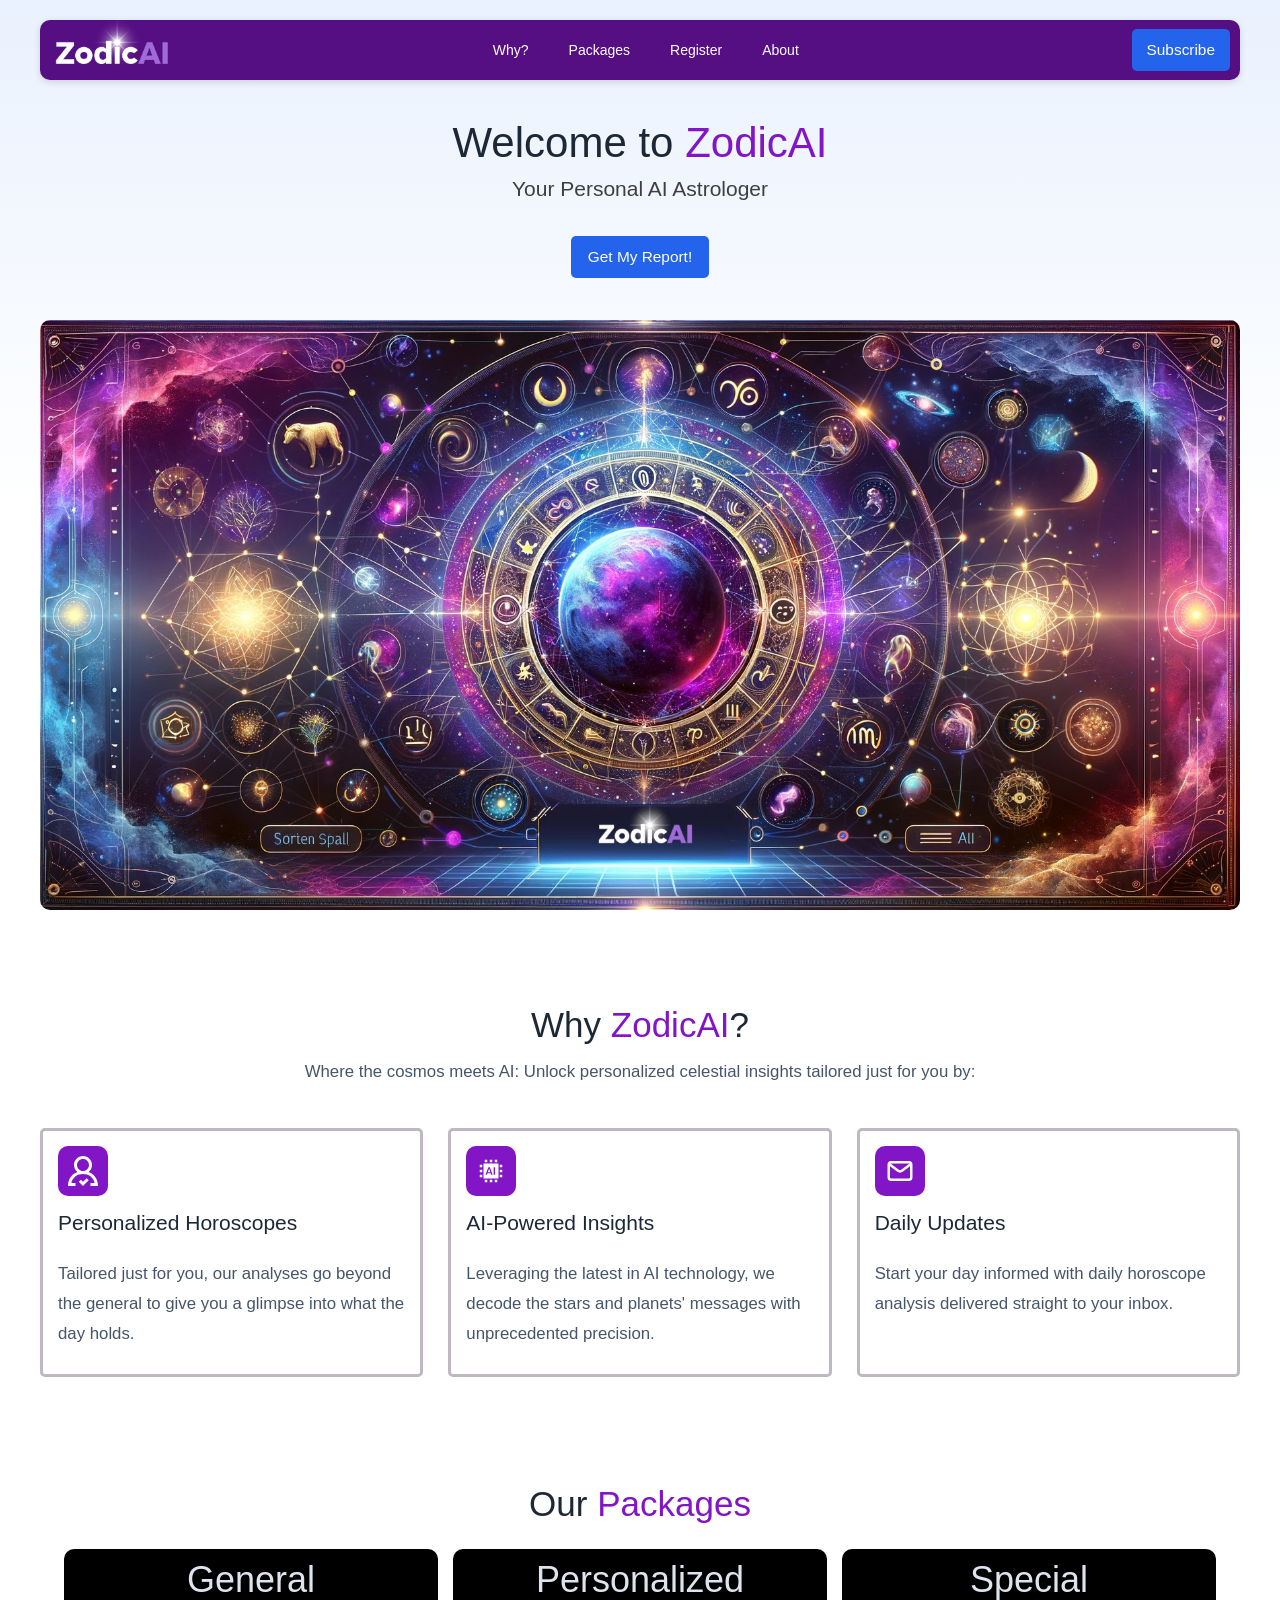
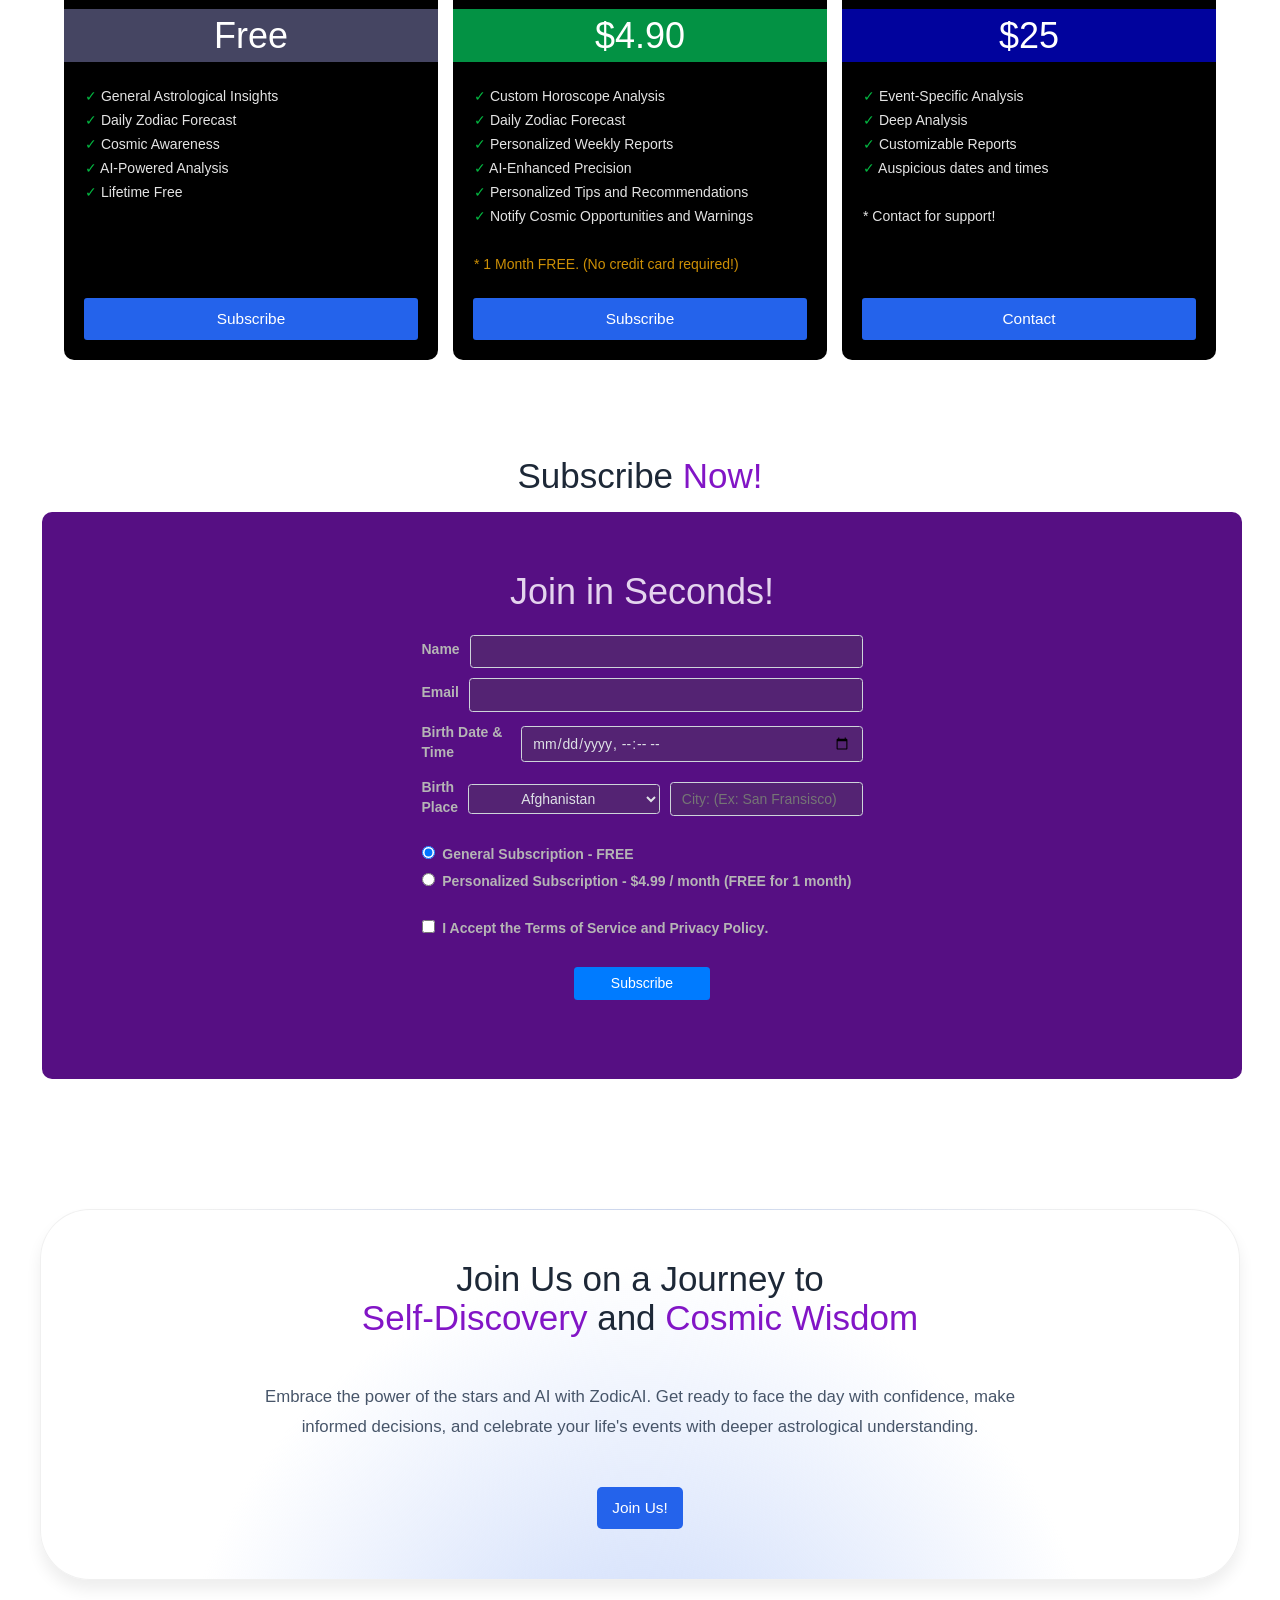
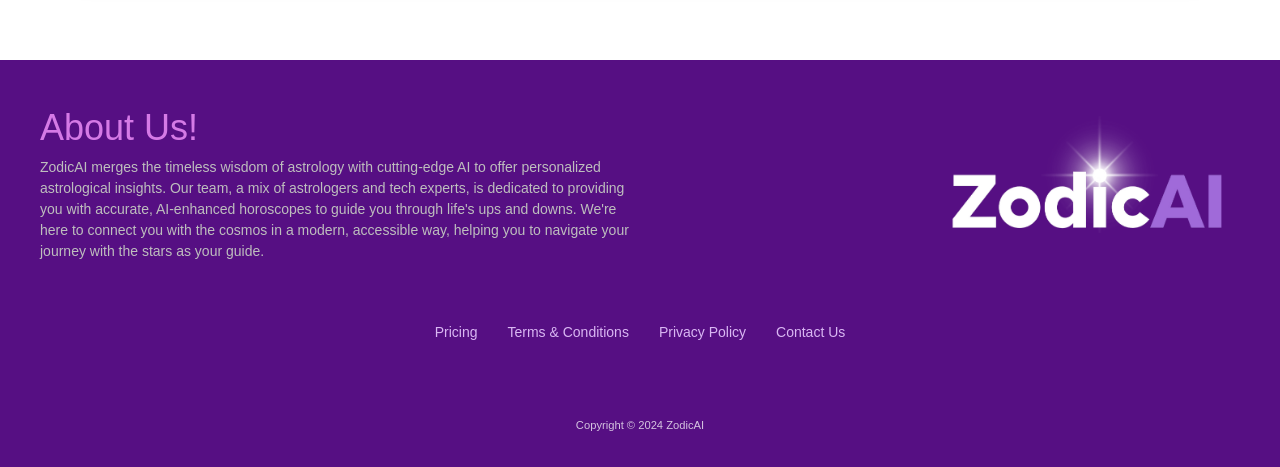
==== index.html @ 7713db2e "Add website" ====
<!doctype html>
<html lang="en">

<head>
    <meta charset="utf-8">
    <title>ZodicAI | Your Personal AI Astrologer</title>
    <link rel="icon" type="image/x-icon" href="/assets/favicon.ico">
    <meta name="generator" content="GrapesJS Studio">
    <meta name="viewport" content="width=device-width,initial-scale=1">
    <meta property="og:type" content="website">
    <meta name="robots" content="index,follow">
    <link rel="stylesheet" href="./css/style.css">

    <!-- Extension -->
    <script src="https://ajax.googleapis.com/ajax/libs/jquery/3.7.1/jquery.min.js"></script>
    <script src="./js/main.js"></script>
    <script src="https://maxcdn.bootstrapcdn.com/bootstrap/3.4.1/js/bootstrap.min.js"></script> 
    <link rel="stylesheet" href="https://maxcdn.bootstrapcdn.com/bootstrap/3.4.1/css/bootstrap.min.css">

    <style>
        html {
            font-size: 14px; /* Sets the base font size for the document */
            scroll-behavior: smooth;
        }
        body {
            font-family: Arial, sans-serif; /* Sets a global font family */
        }
    </style>
</head>

<body id="iau9">
    <div id="i6po" class="gjs-grid-row">
        <div id="itjq" class="gjs-grid-column">
            <div id="iyd2" class="gjs-grid-row">
                <div id="iqjl" class="gjs-grid-column"><img id="i87p01" src="assets/zodicai_logo.png" /></div>
                <div id="iffs" class="gjs-grid-column">
                    <div id="it00l" class="gjs-grid-row">
                        <div id="irtfd" class="gjs-grid-column"><a id="icfyb" href="#ioyxg" class="gjs-link">Why?</a><a
                                href="#iqspl2" id="infmy1" class="gjs-link">Packages</a></div>
                        <div id="icyzp" class="gjs-grid-column"><a id="i88iz" href="#ifzigk"
                                class="gjs-link">Register</a><a href="#iv3be5" id="i953j1" class="gjs-link">About</a>
                        </div>
                    </div>
                </div>
                <div id="id7x" class="gjs-grid-column"><a id="i1mew" class="gjs-button" href="#subscribe">Subscribe</a></div>
            </div>
        </div>
    </div>
    <section id="i7kkgh" class="gjs-section">
        <div id="i3yh7z" class="gjs-container">
            <h1 id="irjua" class="gjs-heading">Welcome to <span id="i4jn1p" class="gjs-text-blue">ZodicAI<br /></span>
            </h1>
            <h1 id="i0b6jk" class="gjs-heading">Your Personal AI Astrologer</h1><a id="ihzq2e" href="#subscribe"
                class="gjs-button">Get My Report!</a>
        </div>
    </section>
    <div id="irz7b" class="gjs-grid-row">
        <div id="iycz3" class="gjs-grid-column"><img id="i3vvs" src="assets/banner_1.jpg" /></div>
    </div>
    <div id="ioyxg" class="gjs-grid-row">
        <div id="i8w4i" class="gjs-grid-column">
            <h1 id="i292wb" class="gjs-heading">Why  <span id="iwdkcd" class="gjs-text-blue">ZodicAI</span>?<span
                    id="izdkrr" class="gjs-text-blue"><br /></span></h1>
            <div id="ia21sa" class="text-main-content">Where the cosmos meets AI: Unlock personalized celestial insights
                tailored just for you by:</div>
            <div id="ixzh1" class="gjs-grid-row">
                <div id="ilpi3" class="gjs-grid-column feature-item">
                    <div data-type-icon id="ipmqo6" class="gjs-icon gjs-feature-icon"><svg viewBox="0 0 20 20"
                            version="1.1" xmlns="http://www.w3.org/2000/svg" xmlns:xlink="http://www.w3.org/1999/xlink"
                            fill="#000000">
                            <g id="SVGRepo_bgCarrier" stroke-width="0"></g>
                            <g id="SVGRepo_tracerCarrier" stroke-linecap="round" stroke-linejoin="round"></g>
                            <g id="SVGRepo_iconCarrier">
                                <title>profile [#ffffff]</title>
                                <desc>Created with Sketch.</desc>
                                <defs> </defs>
                                <g id="Page-1" stroke="none" stroke-width="1" fill="none" fill-rule="evenodd">
                                    <g id="Dribbble-Light-Preview" transform="translate(-260.000000, -2159.000000)"
                                        fill="#ffffff">
                                        <g id="icons" transform="translate(56.000000, 160.000000)">
                                            <path
                                                d="M218,2005 C218,2002.794 216.206,2001 214,2001 C211.794,2001 210,2002.794 210,2005 C210,2007.206 211.794,2009 214,2009 C216.206,2009 218,2007.206 218,2005 L218,2005 Z M224,2019 L219,2019 L219,2017 L221.784,2017 C220.958,2013.214 217.785,2011 214,2011 C210.215,2011 207.042,2013.214 206.216,2017 L209,2017 L209,2019 L204,2019 C204,2014.445 206.583,2011.048 210.242,2009.673 C208.876,2008.574 208,2006.89 208,2005 C208,2001.686 210.686,1999 214,1999 C217.314,1999 220,2001.686 220,2005 C220,2006.89 219.124,2008.574 217.758,2009.673 C221.417,2011.048 224,2014.445 224,2019 L224,2019 Z M216.414,2013.757 L217.828,2015.172 L214,2019 L211.172,2016.172 L212.586,2014.757 L214,2016.172 L216.414,2013.757 Z"
                                                id="profile-[#ffffff]"> </path>
                                        </g>
                                    </g>
                                </g>
                            </g>
                        </svg></div>
                    <h3 id="in9ef" class="gjs-heading">Personalized Horoscopes</h3>
                    <div id="i8isa" class="text-main-content">Tailored just for you, our analyses go beyond the general
                        to give you a glimpse into what the day holds.</div>
                </div>
                <div id="ic57kq" class="gjs-grid-column feature-item">
                    <div data-type-icon id="ibdusm" class="gjs-icon gjs-feature-icon"><svg viewBox="0 0 512 512"
                            version="1.1" xmlns="http://www.w3.org/2000/svg" xmlns:xlink="http://www.w3.org/1999/xlink"
                            fill="#000000">
                            <g id="SVGRepo_bgCarrier-2" stroke-width="0"></g>
                            <g id="SVGRepo_tracerCarrier-2" stroke-linecap="round" stroke-linejoin="round"></g>
                            <g id="SVGRepo_iconCarrier-2">
                                <title>ai</title>
                                <g id="Page-1-2" stroke="none" stroke-width="1" fill="none" fill-rule="evenodd">
                                    <g id="icon" fill="#ffffff" transform="translate(64.000000, 64.000000)">
                                        <path
                                            d="M320,64 L320,320 L64,320 L64,64 L320,64 Z M171.749388,128 L146.817842,128 L99.4840387,256 L121.976629,256 L130.913039,230.977 L187.575039,230.977 L196.319607,256 L220.167172,256 L171.749388,128 Z M260.093778,128 L237.691519,128 L237.691519,256 L260.093778,256 L260.093778,128 Z M159.094727,149.47526 L181.409039,213.333 L137.135039,213.333 L159.094727,149.47526 Z M341.333333,256 L384,256 L384,298.666667 L341.333333,298.666667 L341.333333,256 Z M85.3333333,341.333333 L128,341.333333 L128,384 L85.3333333,384 L85.3333333,341.333333 Z M170.666667,341.333333 L213.333333,341.333333 L213.333333,384 L170.666667,384 L170.666667,341.333333 Z M85.3333333,0 L128,0 L128,42.6666667 L85.3333333,42.6666667 L85.3333333,0 Z M256,341.333333 L298.666667,341.333333 L298.666667,384 L256,384 L256,341.333333 Z M170.666667,0 L213.333333,0 L213.333333,42.6666667 L170.666667,42.6666667 L170.666667,0 Z M256,0 L298.666667,0 L298.666667,42.6666667 L256,42.6666667 L256,0 Z M341.333333,170.666667 L384,170.666667 L384,213.333333 L341.333333,213.333333 L341.333333,170.666667 Z M0,256 L42.6666667,256 L42.6666667,298.666667 L0,298.666667 L0,256 Z M341.333333,85.3333333 L384,85.3333333 L384,128 L341.333333,128 L341.333333,85.3333333 Z M0,170.666667 L42.6666667,170.666667 L42.6666667,213.333333 L0,213.333333 L0,170.666667 Z M0,85.3333333 L42.6666667,85.3333333 L42.6666667,128 L0,128 L0,85.3333333 Z"
                                            id="Combined-Shape"> </path>
                                    </g>
                                </g>
                            </g>
                        </svg></div>
                    <h3 id="ica43q" class="gjs-heading">AI-Powered Insights</h3>
                    <div id="ickn3f" class="text-main-content">Leveraging the latest in AI technology, we decode the
                        stars and planets' messages with unprecedented precision.</div>
                </div>
                <div id="idv32l" class="gjs-grid-column feature-item">
                    <div data-type-icon id="ipmept" class="gjs-icon gjs-feature-icon"><svg viewBox="0 0 24 24"
                            fill="none" xmlns="http://www.w3.org/2000/svg">
                            <g id="SVGRepo_bgCarrier-3" stroke-width="0"></g>
                            <g id="SVGRepo_tracerCarrier-3" stroke-linecap="round" stroke-linejoin="round"></g>
                            <g id="SVGRepo_iconCarrier-3">
                                <path d="M4 7.00005L10.2 11.65C11.2667 12.45 12.7333 12.45 13.8 11.65L20 7"
                                    stroke="#ffffff" stroke-width="2" stroke-linecap="round" stroke-linejoin="round">
                                </path>
                                <rect x="3" y="5" width="18" height="14" rx="2" stroke="#ffffff" stroke-width="2"
                                    stroke-linecap="round"></rect>
                            </g>
                        </svg></div>
                    <h3 id="ieu6p6" class="gjs-heading">Daily Updates</h3>
                    <div id="izqkf7" class="text-main-content">Start your day informed with daily horoscope analysis
                        delivered straight to your inbox.</div>
                </div>
            </div>
        </div>
    </div>
    <section id="idaj65" class="gjs-section">
        <div id="i7ic9e" class="gjs-container">
            <div id="iklj5k" class="gjs-grid-row">
                <div id="i0yv1k" class="gjs-grid-column">
                    <h1 id="ia0ale" class="gjs-heading">Unlock the Secrets of the Stars with Advanced AI</h1>
                </div>
                <div id="iavkg" class="gjs-grid-column">
                    <div id="i7jz0y">At ZodicAI, we merge the ancient wisdom of astrology with cutting-edge
                        artificial intelligence to offer you personalized, deep astrological
                        analysis like never before.<br /></div>
                </div>
            </div>
        </div>
    </section>
    <section id="iqspl2" class="gjs-section">
        <div id="i83c5t" class="gjs-container">
            <h1 id="iutdim" class="gjs-heading">Our <span id="ixt91u">Packages</span><br /></h1>
            <div id="iyjnj8" class="gjs-grid-row">
                <div id="i8of3j" class="gjs-grid-column">
                    <h1 id="i02d4g" class="gjs-heading">General</h1>
                    <h1 id="icrjp5" class="gjs-heading">Free</h1>
                    <div id="ibr1vw"><span lang="en" class="ILfuVd"><span id="ihq2yf" class="hgKElc">✓</span></span>
                        General Astrolo<span id="i68nla"></span>gical Insights<br /><span lang="en" id="iadu09"
                            class="ILfuVd"><span id="ify061" class="hgKElc">✓</span></span> Daily Zodiac
                        Forecast<br /><span lang="en" class="ILfuVd"><span id="ije8vy" class="hgKElc">✓</span></span>
                        Cosmic Awareness<br /><span lang="en" class="ILfuVd"><span id="itybrx"
                                class="hgKElc">✓</span></span> AI-Powered Analysis<br /><span lang="en"
                            class="ILfuVd"><span id="iyknvk" class="hgKElc">✓</span></span> Lifetime Free<br /></div><a
                        id="ilr5ex" href="#subscribe" class="gjs-button">Subscribe</a>
                </div>
                <div id="iv4i7t" class="gjs-grid-column">
                    <h1 id="iy0ytl" class="gjs-heading">Personalized</h1>
                    <h1 id="ioj2dw" class="gjs-heading">$4.90<br /></h1>
                    <div id="io4scq"><span lang="en" class="ILfuVd"><span id="i0430a" class="hgKElc">✓</span></span>
                        Custom Horoscope Analysis<br /><span lang="en" class="ILfuVd"><span id="ieqpfj"
                                class="hgKElc">✓</span></span> Daily Zodiac Forecast<br /><span id="i67k4g"
                            draggable="true" lang="en" class="ILfuVd"><span id="iopd86" class="hgKElc">✓</span></span>
                        Personalized Weekly Reports<br /><span lang="en" class="ILfuVd"><span id="id1qnx"
                                class="hgKElc">✓</span></span> AI-Enhanced Precision<br /><span lang="en"
                            class="ILfuVd"><span id="i5u4uy" class="hgKElc">✓</span></span> Personalized Tips and
                        Recommendations<br /><span id="iqk7jn" draggable="true" lang="en" class="ILfuVd"><span
                                id="i141vi" class="hgKElc">✓</span></span> Notify Cosmic Opportunities and
                        Warnings<br /><br /><span id="id2p2g">* 1 Month FREE. (No credit card required!)</span><br />
                    </div><a id="isaj5i" href="#subscribe" class="gjs-button">Subscribe</a>
                </div>
                <div id="i5njnf" class="gjs-grid-column">
                    <h1 id="iq4n7n" class="gjs-heading">Special</h1>
                    <h1 id="immahb" class="gjs-heading">$25<br /></h1>
                    <div id="ihiuvi"><span lang="en" class="ILfuVd"><span id="i9tk31" class="hgKElc">✓</span></span>
                        Event-Specific Analysis<br /><span lang="en" class="ILfuVd"><span id="i3vog9"
                                class="hgKElc">✓</span></span> Deep Analysis<br /><span draggable="true" lang="en"
                            class="ILfuVd"><span id="ifdd39" class="hgKElc">✓</span></span> Customizable
                        Reports<br /><span lang="en" class="ILfuVd"><span id="ijbfy5" class="hgKElc">✓</span></span>
                        Auspicious dates and times<br /><br />* Contact for support!<br /></div><a id="irswyq"
                        class="gjs-button">Contact</a>
                </div>
            </div>
        </div>
    </section>
    <h1 id="ifzigk" class="gjs-heading">Subscribe <span id="i8vkub">Now!</span><br /></h1>
    <section id="subscribe" title="form" class="gjs-section">
        <div id="ia63ub" class="gjs-container">
            <div id="iwsbti" class="gjs-grid-row">
                <div id="isgbfv" class="gjs-grid-column">
                    <!-- Form -->
                    <form method="post" id="ic53y6" action="">
                        <h1 id="igfsbk" class="gjs-heading">Join in Seconds!</h1>
                        <div id="ie275i"><label id="i6j533">Name</label><input type="text" id="i7ot79" /></div>
                        <div id="i0wrt8"><label id="i6j533">Email</label><input type="email" id="iq2fyf" required />
                        </div>
                        <div id="iiu5bn"><label id="i6j533">Birth Date &amp; Time</label><input type="datetime-local" id="ikcdse"
                                required /></div>
                        <div id="i87v8q"><label id="i6j533">Birth Place</label><select type="text" class="btn btn-primary dropdown-toggle"
                                options="[object Object],[object Object]" name="Country" required id="im11vf">
                                <option value="AF">Afghanistan</option>
                                <option value="AX">Aland Islands</option>
                                <option value="AL">Albania</option>
                                <option value="DZ">Algeria</option>
                                <option value="AS">American Samoa</option>
                                <option value="AD">Andorra</option>
                                <option value="AO">Angola</option>
                                <option value="AI">Anguilla</option>
                                <option value="AQ">Antarctica</option>
                                <option value="AG">Antigua and Barbuda</option>
                                <option value="AR">Argentina</option>
                                <option value="AM">Armenia</option>
                                <option value="AW">Aruba</option>
                                <option value="AU">Australia</option>
                                <option value="AT">Austria</option>
                                <option value="AZ">Azerbaijan</option>
                                <option value="BS">Bahamas</option>
                                <option value="BH">Bahrain</option>
                                <option value="BD">Bangladesh</option>
                                <option value="BB">Barbados</option>
                                <option value="BY">Belarus</option>
                                <option value="BE">Belgium</option>
                                <option value="BZ">Belize</option>
                                <option value="BJ">Benin</option>
                                <option value="BM">Bermuda</option>
                                <option value="BT">Bhutan</option>
                                <option value="BO">Bolivia</option>
                                <option value="BQ">Bonaire, Saint Eustatius and Saba</option>
                                <option value="BA">Bosnia and Herzegovina</option>
                                <option value="BW">Botswana</option>
                                <option value="BV">Bouvet Island</option>
                                <option value="BR">Brazil</option>
                                <option value="IO">British Indian Ocean Territory</option>
                                <option value="VG">British Virgin Islands</option>
                                <option value="BN">Brunei</option>
                                <option value="BG">Bulgaria</option>
                                <option value="BF">Burkina Faso</option>
                                <option value="BI">Burundi</option>
                                <option value="KH">Cambodia</option>
                                <option value="CM">Cameroon</option>
                                <option value="CA">Canada</option>
                                <option value="CV">Cabo Verde</option>
                                <option value="KY">Cayman Islands</option>
                                <option value="CF">Central African Republic</option>
                                <option value="TD">Chad</option>
                                <option value="CL">Chile</option>
                                <option value="CN">China</option>
                                <option value="CX">Christmas Island</option>
                                <option value="CC">Cocos Islands</option>
                                <option value="CO">Colombia</option>
                                <option value="KM">Comoros</option>
                                <option value="CG">Republic of the Congo</option>
                                <option value="CD">Democratic Republic of the Congo</option>
                                <option value="CK">Cook Islands</option>
                                <option value="CR">Costa Rica</option>
                                <option value="CI">Ivory Coast</option>
                                <option value="HR">Croatia</option>
                                <option value="CU">Cuba</option>
                                <option value="CW">Curacao</option>
                                <option value="CY">Cyprus</option>
                                <option value="CZ">Czechia</option>
                                <option value="DK">Denmark</option>
                                <option value="DJ">Djibouti</option>
                                <option value="DM">Dominica</option>
                                <option value="DO">Dominican Republic</option>
                                <option value="EC">Ecuador</option>
                                <option value="EG">Egypt</option>
                                <option value="SV">El Salvador</option>
                                <option value="GQ">Equatorial Guinea</option>
                                <option value="ER">Eritrea</option>
                                <option value="EE">Estonia</option>
                                <option value="SZ">Eswatini</option>
                                <option value="ET">Ethiopia</option>
                                <option value="FK">Falkland Islands</option>
                                <option value="FO">Faroe Islands</option>
                                <option value="FJ">Fiji</option>
                                <option value="FI">Finland</option>
                                <option value="FR">France</option>
                                <option value="GF">French Guiana</option>
                                <option value="PF">French Polynesia</option>
                                <option value="TF">French Southern Territories</option>
                                <option value="GA">Gabon</option>
                                <option value="GM">Gambia</option>
                                <option value="GE">Georgia</option>
                                <option value="DE">Germany</option>
                                <option value="GH">Ghana</option>
                                <option value="GI">Gibraltar</option>
                                <option value="GR">Greece</option>
                                <option value="GL">Greenland</option>
                                <option value="GD">Grenada</option>
                                <option value="GP">Guadeloupe</option>
                                <option value="GU">Guam</option>
                                <option value="GT">Guatemala</option>
                                <option value="GG">Guernsey</option>
                                <option value="GN">Guinea</option>
                                <option value="GW">Guinea-Bissau</option>
                                <option value="GY">Guyana</option>
                                <option value="HT">Haiti</option>
                                <option value="HM">Heard Island and McDonald Islands</option>
                                <option value="VA">Vatican</option>
                                <option value="HN">Honduras</option>
                                <option value="HK">Hong Kong</option>
                                <option value="HU">Hungary</option>
                                <option value="IS">Iceland</option>
                                <option value="IN">India</option>
                                <option value="ID">Indonesia</option>
                                <option value="IR">Iran</option>
                                <option value="IQ">Iraq</option>
                                <option value="IE">Ireland</option>
                                <option value="IM">Isle of Man</option>
                                <option value="IL">Israel</option>
                                <option value="IT">Italy</option>
                                <option value="JM">Jamaica</option>
                                <option value="JP">Japan</option>
                                <option value="JE">Jersey</option>
                                <option value="JO">Jordan</option>
                                <option value="KZ">Kazakhstan</option>
                                <option value="KE">Kenya</option>
                                <option value="KI">Kiribati</option>
                                <option value="KP">North Korea</option>
                                <option value="KR">South Korea</option>
                                <option value="XK">Kosovo</option>
                                <option value="KW">Kuwait</option>
                                <option value="KG">Kyrgyzstan</option>
                                <option value="LA">Laos</option>
                                <option value="LV">Latvia</option>
                                <option value="LB">Lebanon</option>
                                <option value="LS">Lesotho</option>
                                <option value="LR">Liberia</option>
                                <option value="LY">Libya</option>
                                <option value="LI">Liechtenstein</option>
                                <option value="LT">Lithuania</option>
                                <option value="LU">Luxembourg</option>
                                <option value="MO">Macao</option>
                                <option value="MG">Madagascar</option>
                                <option value="MW">Malawi</option>
                                <option value="MY">Malaysia</option>
                                <option value="MV">Maldives</option>
                                <option value="ML">Mali</option>
                                <option value="MT">Malta</option>
                                <option value="MH">Marshall Islands</option>
                                <option value="MQ">Martinique</option>
                                <option value="MR">Mauritania</option>
                                <option value="MU">Mauritius</option>
                                <option value="YT">Mayotte</option>
                                <option value="MX">Mexico</option>
                                <option value="FM">Micronesia</option>
                                <option value="MD">Moldova</option>
                                <option value="MC">Monaco</option>
                                <option value="MN">Mongolia</option>
                                <option value="ME">Montenegro</option>
                                <option value="MS">Montserrat</option>
                                <option value="MA">Morocco</option>
                                <option value="MZ">Mozambique</option>
                                <option value="MM">Myanmar</option>
                                <option value="NA">Namibia</option>
                                <option value="NR">Nauru</option>
                                <option value="NP">Nepal</option>
                                <option value="NL">Netherlands</option>
                                <option value="NC">New Caledonia</option>
                                <option value="NZ">New Zealand</option>
                                <option value="NI">Nicaragua</option>
                                <option value="NE">Niger</option>
                                <option value="NG">Nigeria</option>
                                <option value="NU">Niue</option>
                                <option value="NF">Norfolk Island</option>
                                <option value="MK">North Macedonia</option>
                                <option value="MP">Northern Mariana Islands</option>
                                <option value="NO">Norway</option>
                                <option value="OM">Oman</option>
                                <option value="PK">Pakistan</option>
                                <option value="PW">Palau</option>
                                <option value="PS">Palestinian Territory</option>
                                <option value="PA">Panama</option>
                                <option value="PG">Papua New Guinea</option>
                                <option value="PY">Paraguay</option>
                                <option value="PE">Peru</option>
                                <option value="PH">Philippines</option>
                                <option value="PN">Pitcairn</option>
                                <option value="PL">Poland</option>
                                <option value="PT">Portugal</option>
                                <option value="PR">Puerto Rico</option>
                                <option value="QA">Qatar</option>
                                <option value="RE">Reunion</option>
                                <option value="RO">Romania</option>
                                <option value="RU">Russia</option>
                                <option value="RW">Rwanda</option>
                                <option value="BL">Saint Barthelemy</option>
                                <option value="SH">Saint Helena</option>
                                <option value="KN">Saint Kitts and Nevis</option>
                                <option value="LC">Saint Lucia</option>
                                <option value="MF">Saint Martin</option>
                                <option value="PM">Saint Pierre and Miquelon</option>
                                <option value="VC">Saint Vincent and the Grenadines</option>
                                <option value="WS">Samoa</option>
                                <option value="SM">San Marino</option>
                                <option value="ST">Sao Tome and Principe</option>
                                <option value="SA">Saudi Arabia</option>
                                <option value="SN">Senegal</option>
                                <option value="RS">Serbia</option>
                                <option value="SC">Seychelles</option>
                                <option value="SL">Sierra Leone</option>
                                <option value="SG">Singapore</option>
                                <option value="SX">Sint Maarten</option>
                                <option value="SK">Slovakia</option>
                                <option value="SI">Slovenia</option>
                                <option value="SB">Solomon Islands</option>
                                <option value="SO">Somalia</option>
                                <option value="ZA">South Africa</option>
                                <option value="GS">South Georgia and the South Sandwich Islands</option>
                                <option value="SS">South Sudan</option>
                                <option value="ES">Spain</option>
                                <option value="LK">Sri Lanka</option>
                                <option value="SD">Sudan</option>
                                <option value="SR">Suriname</option>
                                <option value="SJ">Svalbard and Jan Mayen</option>
                                <option value="SE">Sweden</option>
                                <option value="CH">Switzerland</option>
                                <option value="SY">Syria</option>
                                <option value="TW">Taiwan</option>
                                <option value="TJ">Tajikistan</option>
                                <option value="TZ">Tanzania</option>
                                <option value="TH">Thailand</option>
                                <option value="TL">Timor Leste</option>
                                <option value="TG">Togo</option>
                                <option value="TK">Tokelau</option>
                                <option value="TO">Tonga</option>
                                <option value="TT">Trinidad and Tobago</option>
                                <option value="TN">Tunisia</option>
                                <option value="TR">Turkey</option>
                                <option value="TM">Turkmenistan</option>
                                <option value="TC">Turks and Caicos Islands</option>
                                <option value="TV">Tuvalu</option>
                                <option value="UG">Uganda</option>
                                <option value="UA">Ukraine</option>
                                <option value="AE">United Arab Emirates</option>
                                <option value="GB">United Kingdom</option>
                                <option value="UM">United States Minor Outlying Islands</option>
                                <option value="US">United States</option>
                                <option value="UY">Uruguay</option>
                                <option value="UZ">Uzbekistan</option>
                                <option value="VU">Vanuatu</option>
                                <option value="VE">Venezuela</option>
                                <option value="VN">Vietnam</option>
                                <option value="VI">U.S. Virgin Islands</option>
                                <option value="WF">Wallis and Futuna</option>
                                <option value="EH">Western Sahara</option>
                                <option value="YE">Yemen</option>
                                <option value="ZM">Zambia</option>
                                <option value="ZW">Zimbabwe</option>
                                <option value="CS">Serbia and Montenegro</option>
                                <option value="AN">Netherlands Antilles</option>
                            </select><input type="text" id="iracx7" required placeholder="City: (Ex: San Fransisco)"/></div>
                            <br/>
                        <div id="i8zr48@"><input type="radio" id="ibeytc@" name="packageType" value="G" checked/><label id="i6j533">&nbsp;&nbsp;General Subscription -
                                FREE</label></div>
                        <div id="i4q5jf@"><input type="radio" id="iaywtg@" name="packageType" value="P"/><label id="ifppna">&nbsp;&nbsp;Personalized Subscription
                                - $4.99 / month (FREE for 1 month)</label></div><br/>
                        <div id="iwn67f@"><input type="checkbox" id="ik4edg@"/><label id="ifppna">&nbsp;&nbsp;I Accept the <a
                                    href="./termsofservice.html" id="iuqdj3" class="gjs-link">Terms of Service</a> and
                                <a href="./privacypolicy.html" id="ijbx7g" class="gjs-link">Privacy Policy</a>.</label>
                        </div>
                        <div id="iu203p"><button type="button" id="ik63k3">Subscribe</button></div>
                    </form>

                    <br/>
                    <div class="alert alert-success" style="display:none;">
                        <center>
                            <strong>Success!</strong> Successfully registered.<br/>We'll get back to you shortly for the verification.
                        </center>
                    </div>

                    <div class="alert alert-danger" style="display:none;">
                        <center>
                            <strong>Error!</strong> Subscription failed. Please check the inputs and try again.
                        </center>
                    </div>
                </div>
            </div>
        </div>
    </section>
    <div id="feature-section" class="gjs-grid-row">
        <div id="imymf" class="gjs-grid-column">
            <div id="ib541" class="gjs-grid-row">
                <div id="iz8m8" class="gjs-grid-column">
                    <h4 id="ij2gh" class="gjs-heading gjs-text-blue">Feature One text</h4>
                    <h2 id="ism014" class="gjs-heading">Feature Text</h2>
                    <div id="igrx8" class="text-main-content">Lorem ipsum dolor sit amet, consectetur adipiscing elit,
                        sed do eiusmod tempor incididunt ut labore et dolore magna aliqua.</div><a id="iqx3z1"
                        class="gjs-button">Getting Started</a>
                </div>
                <div id="iepks" class="gjs-grid-column"><img src="assets/banner_2.jpg"
                        id="i466d" /></div>
            </div>
        </div>
    </div>
    <div id="testimonial-section" class="gjs-grid-row">
        <div id="infwen" class="gjs-grid-column">
            <h2 id="ihap8q" class="gjs-heading">Testimonial section</h2>
            <div id="i6fjjy" class="text-main-content">Lorem ipsum dolor sit amet, consectetur adipiscing elit, sed do
                eiusmod tempor incididunt ut labore et dolore magna aliqua.</div>
            <div id="i5k4nf" class="gjs-grid-row">
                <div id="inea73" class="gjs-grid-column testimonial-item">
                    <div id="i2d7qp" class="gjs-grid-row">
                        <div id="idva29" class="gjs-grid-column"><img
                                src="https://source.unsplash.com/random/200x200/?profile,person,business" id="ia7pcr" />
                        </div>
                        <div id="i4djop" class="gjs-grid-column">
                            <h4 id="iqroa4" class="gjs-heading">Harsha Chathuranga<br /></h4>
                            <div id="iaqf2c" class="text-main-content">Manager / <br /></div>
                        </div>
                    </div>
                    <div id="it3yug" class="text-main-content">Lorem ipsum dolor sit amet, consectetur adipiscing elit,
                        sed do eiusmod tempor incididunt ut labore et dolore magna aliqua.</div>
                </div>
                <div id="idndjn" class="gjs-grid-column testimonial-item">
                    <div id="ish0zj" class="gjs-grid-row">
                        <div id="inucqu" class="gjs-grid-column"><img
                                src="https://source.unsplash.com/random/200x200/?profile,person,business" id="ixzdlj" />
                        </div>
                        <div id="iuk8ib" class="gjs-grid-column">
                            <h4 id="i04ztt" class="gjs-heading">Full name</h4>
                            <div id="ia9ts3" class="text-main-content">Role / Company</div>
                        </div>
                    </div>
                    <div id="i8gt4n" class="text-main-content">Lorem ipsum dolor sit amet, consectetur adipiscing elit,
                        sed do eiusmod tempor incididunt ut labore et dolore magna aliqua.</div>
                </div>
            </div>
        </div>
    </div>
    <div id="iz29ek" class="gjs-grid-row">
        <div id="ik2rdi" class="gjs-grid-column">
            <h2 id="i83vu9" class="gjs-heading">Join Us on a Journey to<br /><span id="it12jx">Self-Discovery</span> and
                <span id="ixqr0l">Cosmic Wisdom</span></h2>
            <div id="in201n" class="text-main-content">Embrace the power of the stars and AI with ZodicAI. Get ready to
                face the day with confidence, make informed decisions, and celebrate your life's events with deeper
                astrological understanding.</div><a id="iwgwt5" href="#subscribe" class="gjs-button">Join Us!</a>
        </div>
    </div>
    <div id="iv3be5" class="gjs-grid-row">
        <div id="ilriti" class="gjs-grid-column">
            <div id="io4rfl" class="gjs-grid-row">
                <div class="gjs-grid-column">
                    <h1 id="ifp4j3" class="gjs-heading">About Us!<br /></h1>
                    <div id="iaxloy">ZodicAI merges the timeless wisdom of astrology with cutting-edge AI to
                        offer personalized astrological insights. Our team, a mix of astrologers
                        and tech experts, is dedicated to providing you with accurate,
                        AI-enhanced horoscopes to guide you through life's ups and downs. We're
                        here to connect you with the cosmos in a modern, accessible way, helping
                        you to navigate your journey with the stars as your guide.</div>
                </div>
                <div id="isuoqd" class="gjs-grid-column"><img id="iw3ngq" src="assets/zodicai_logo.png" /></div>
            </div>
            <div id="im0rle" class="gjs-grid-row">
                <div id="i1hx7l" class="gjs-grid-column"><a id="ij7g8t" title="" href="#ifzigk"
                        class="gjs-link">Pricing<br /></a><a id="ipjdtn" href="./termsofservice.html"
                        class="gjs-link">Terms &amp; Conditions<br /></a><a id="ikj01e" href="./privacypolicy.html"
                        class="gjs-link">Privacy Policy<br /></a><a id="i2sl68" href="mailto:info@zodiacai.com"
                        class="gjs-link">Contact Us<br /></a></div>
            </div>
            <div id="it6g1v" class="gjs-text-blue">Copyright © 2024 ZodicAI<br /></div>
        </div>
    </div>
</body>

</html>
---- css/style.css ----
* { box-sizing: border-box; } body {margin: 0;}.gjs-heading{margin:0;color:rgba(29, 40, 55, 1);}.gjs-grid-column{flex:1 1 0%;padding:5px 0;}.gjs-grid-row{display:flex;justify-content:flex-start;align-items:stretch;flex-direction:row;min-height:auto;padding:10px 0;}#iqjl{flex:0 1 auto;flex-basis:1auto;}.gjs-link{vertical-align:top;max-width:100%;display:inline-block;text-decoration:none;color:inherit;transition:color 0.3s ease 0s;}#id7x{flex:0 1 auto;display:block;padding-left:10px;padding-right:10px;}#iffs{flex:0 1 auto;}#iyd2{align-items:center;justify-content:space-between;padding-top:0px;padding-bottom:0px;background-color:rgba(86, 15, 131, 1);border-top-left-radius:10px;border-top-right-radius:10px;border-bottom-right-radius:10px;border-bottom-left-radius:10px;backdrop-filter:blur(13px);box-shadow:0px 2px 7px 0px rgba(0, 0, 0, 0.14) ;}#i6po{z-index:5;justify-content:center;position:sticky;top:15px;padding-top:0px;padding-bottom:0px;padding-left:20px;padding-right:20px;}#itjq{width:100%;max-width:1200px;}#it00l{padding-top:0px;padding-bottom:0px;}#icfyb{padding:10px;font-family:Arial, Helvetica, sans-serif;padding-left:20px;padding-right:20px;color:rgba(255, 255, 255, 1);}#irtfd{flex:0 1 auto;}#i88iz{padding:10px;font-family:Arial, Helvetica, sans-serif;padding-left:20px;padding-right:20px;color:rgba(255, 255, 255, 1);}#icyzp{flex:0 1 auto;}#irz7b{justify-content:center;padding-top:0px;padding-bottom:0px;padding-left:20px;padding-right:20px;}#iycz3{max-width:1200px;align-items:center;display:flex;flex-direction:column;gap:10px;}#irjua{font-size:3rem;text-align:center;}#i3vvs{color:black;border-top-left-radius:10px;border-top-right-radius:10px;border-bottom-right-radius:10px;border-bottom-left-radius:10px;max-width:100%;margin-top:1px;margin-right:38px;margin-bottom:0px;margin-left:38px;}.text-content{line-height:20px;}.text-main-content{line-height:30px;font-size:1.2rem;}#iau9{font-family:Arial, Helvetica, sans-serif;background-image:linear-gradient(180deg, rgba(59, 130, 245, 0.11), white 14%);background-position:0px 0px;background-size:100% 100%;background-repeat:repeat;background-attachment:scroll;background-origin:padding-box;color:#475569;}#ij2gh{font-size:1.2rem;margin-bottom:15px;}#igrx8{padding:10px;max-width:750px;margin-bottom:25px;padding-left:0px;padding-right:0px;}#i466d{color:black;border-top-left-radius:35px;border-top-right-radius:35px;border-bottom-right-radius:35px;border-bottom-left-radius:35px;max-width:100%;padding-top:0px;padding-right:0px;padding-bottom:0px;padding-left:0px;}#imymf{max-width:1200px;align-items:center;display:flex;flex-direction:column;}#feature-section{justify-content:center;padding-top:80px;padding-bottom:80px;padding-left:20px;padding-right:20px;display:none;}#ib541{gap:100px;justify-content:space-between;background-color:rgba(1, 1, 1, 1);padding-top:10px;padding-right:0px;padding-bottom:10px;padding-left:0px;border-top-left-radius:13px;border-top-right-radius:13px;border-bottom-right-radius:13px;border-bottom-left-radius:13px;}#iz8m8{display:flex;flex-direction:column;align-items:flex-start;justify-content:center;padding-top:5px;padding-right:0px;padding-bottom:5px;padding-left:25px;}#in9ef{font-size:1.5rem;}#i8isa{padding:10px;padding-left:0px;padding-right:0px;}#i8w4i{max-width:1200px;display:flex;flex-direction:column;justify-content:center;align-items:center;margin-top:14px;margin-right:0px;margin-bottom:0px;margin-left:0px;}#ioyxg{justify-content:center;padding-top:72px;padding-bottom:25px;padding-left:20px;padding-right:20px;margin-top:0px;margin-right:0px;margin-bottom:18px;margin-left:0px;}#ixzh1{width:100%;flex-wrap:wrap;justify-content:flex-start;gap:25px;align-items:stretch;flex:0 0 auto;margin-top:19px;}.gjs-grid-column.feature-item{padding-top:15px;padding-right:15px;padding-bottom:15px;padding-left:15px;display:flex;flex-direction:column;gap:15px;min-width:30%;}#ia21sa{max-width:750px;display:flex;justify-content:center;padding-top:12px;padding-right:12px;padding-bottom:12px;padding-left:12px;}#ihap8q{font-size:2.5rem;margin-bottom:10px;text-align:center;}#i6fjjy{padding:10px;max-width:750px;margin-bottom:70px;padding-left:0px;padding-right:0px;text-align:center;}#ia7pcr{color:black;border-top-left-radius:100%;border-top-right-radius:100%;border-bottom-right-radius:100%;border-bottom-left-radius:100%;max-width:100%;width:75px;border-top-width:3px;border-right-width:3px;border-bottom-width:3px;border-left-width:3px;border-top-style:solid;border-right-style:solid;border-bottom-style:solid;border-left-style:solid;border-top-color:rgb(36, 99, 235);border-right-color:rgb(36, 99, 235);border-bottom-color:rgb(36, 99, 235);border-left-color:rgb(36, 99, 235);}#iqroa4{font-size:1.5rem;}#i5k4nf{width:100%;flex-wrap:wrap;justify-content:flex-start;gap:50px;}#infwen{max-width:1200px;align-items:center;display:flex;flex-direction:column;}#testimonial-section{justify-content:center;padding-top:80px;padding-bottom:80px;padding-left:20px;padding-right:20px;display:none;}#inea73{justify-content:space-between;}.gjs-grid-column.testimonial-item{padding-top:15px;padding-right:15px;padding-bottom:15px;padding-left:15px;display:flex;flex-direction:column;gap:15px;min-width:45%;background-color:rgba(247, 247, 247, 0.23);border-top-left-radius:5px;border-top-right-radius:5px;border-bottom-right-radius:5px;border-bottom-left-radius:5px;align-items:flex-start;border-top-width:1px;border-right-width:1px;border-bottom-width:1px;border-left-width:1px;border-top-style:solid;border-right-style:solid;border-bottom-style:solid;border-left-style:solid;border-top-color:rgba(0, 0, 0, 0.06);border-right-color:rgba(0, 0, 0, 0.06);border-bottom-color:rgba(0, 0, 0, 0.06);border-left-color:rgba(0, 0, 0, 0.06);}#idva29{flex:0 1 auto;}#i2d7qp{width:100%;gap:20px;align-items:center;}#iaqf2c{color:rgba(0, 0, 0, 0.5);}#it3yug{padding:10px;padding-left:0px;padding-right:0px;}#i8gt4n{padding:10px;padding-left:0px;padding-right:0px;}#ixzdlj{color:black;border-top-left-radius:100%;border-top-right-radius:100%;border-bottom-right-radius:100%;border-bottom-left-radius:100%;max-width:100%;width:75px;border-top-width:3px;border-right-width:3px;border-bottom-width:3px;border-left-width:3px;border-top-color:rgb(36, 99, 235);border-right-color:rgb(36, 99, 235);border-bottom-color:rgb(36, 99, 235);border-left-color:rgb(36, 99, 235);border-top-style:solid;border-right-style:solid;border-bottom-style:solid;border-left-style:solid;}#inucqu{flex:0 1 auto;}#i04ztt{font-size:1.5rem;}#ia9ts3{color:rgba(0, 0, 0, 0.5);}#ish0zj{width:100%;gap:20px;align-items:center;}#idndjn{justify-content:space-between;}#ilriti{max-width:1200px;display:flex;flex-direction:column;}#iv3be5{justify-content:center;padding-top:28px;padding-left:20px;padding-right:20px;padding-bottom:19px;background-color:rgba(86, 15, 131, 1);}#im0rle{flex-direction:column;margin-top:0px;margin-right:0px;margin-bottom:0px;margin-left:0px;}#it6g1v{padding:10px;text-align:center;font-size:0.8rem;margin-top:20px;opacity:75%;color:rgba(255, 255, 255, 1);}#ij7g8t{display:block;}#ipjdtn{display:block;}#ikj01e{display:block;}#i1hx7l{display:flex;gap:30px;flex:0 1 auto;justify-content:center;margin-top:30px;margin-bottom:30px;color:rgba(217, 183, 243, 1);}#i2sl68{display:block;}.gjs-button{vertical-align:top;max-width:100%;display:inline-block;text-decoration:none;color:white;padding-right:15px;padding-bottom:10px;padding-left:15px;background-color:rgb(36, 99, 235);border-top-left-radius:5px;border-top-right-radius:5px;border-bottom-right-radius:5px;border-bottom-left-radius:5px;padding-top:10px;font-size:1.1rem;text-align:center;}.gjs-text-blue{color:rgb(36, 99, 235);}#ism014{font-size:2.5rem;}#in201n{padding:10px;max-width:750px;margin-bottom:35px;padding-left:0px;padding-right:0px;text-align:center;margin-top:35px;}#ik2rdi{max-width:1200px;align-items:center;display:flex;flex-direction:column;padding-top:50px;padding-right:50px;padding-bottom:50px;padding-left:50px;border-top-left-radius:50px;border-top-right-radius:50px;border-bottom-right-radius:50px;border-bottom-left-radius:50px;border-top-width:1px;border-right-width:1px;border-bottom-width:1px;border-left-width:1px;border-top-style:solid;border-right-style:solid;border-bottom-style:solid;border-left-style:solid;border-top-color:rgba(0, 0, 0, 0.06);border-right-color:rgba(0, 0, 0, 0.06);border-bottom-color:rgba(0, 0, 0, 0.06);border-left-color:rgba(0, 0, 0, 0.06);background-image:radial-gradient(515px at 50% 141%, rgba(35, 98, 235, 0.22) 10%, white 90%);background-position:0px 0px;background-size:100% 100%;background-repeat:repeat;background-attachment:scroll;background-origin:padding-box;box-shadow:0px 10px 15px 0 rgba(0, 0, 0, 0.07) ;}#iz29ek{justify-content:center;padding-top:80px;padding-bottom:80px;padding-left:20px;padding-right:20px;}.gjs-link:hover{color:rgb(36, 99, 235);text-decoration:underline;}.gjs-icon{display:inline-block;text-decoration:none;color:inherit;vertical-align:middle;fill:currentColor;width:50px;height:50px;}.gjs-icon.gjs-feature-icon{padding-top:10px;padding-right:10px;padding-bottom:10px;padding-left:10px;background-color:rgb(36, 99, 235);color:white;border-top-left-radius:10px;border-top-right-radius:10px;border-bottom-right-radius:10px;border-bottom-left-radius:10px;}#ieu6p6{font-size:1.5rem;}#izqkf7{padding:10px;padding-left:0px;padding-right:0px;}#ica43q{font-size:1.5rem;}#ickn3f{padding:10px;padding-left:0px;padding-right:0px;}#i83vu9{font-size:2.5rem;text-align:center;}#infmy1{padding:10px;font-family:Arial, Helvetica, sans-serif;padding-left:20px;padding-right:20px;color:rgba(255, 255, 255, 1);}#i4jn1p{color:rgba(130, 21, 198, 1);}#i87p01{color:black;width:115px;height:50px;margin-top:-18px;margin-left:15px;}#i0b6jk{font-size:21px;color:rgba(64, 63, 64, 1);text-align:center;margin-top:11px;margin-right:0px;margin-bottom:0px;margin-left:0px;}#ilpi3{flex-basis:2%;border-top-width:3px;border-right-width:3px;border-bottom-width:3px;border-left-width:3px;border-top-style:solid;border-right-style:solid;border-bottom-style:solid;border-left-style:solid;border-top-left-radius:5px;border-top-right-radius:5px;border-bottom-right-radius:5px;border-bottom-left-radius:5px;border-top-color:rgba(191, 184, 195, 1);border-right-color:rgba(191, 184, 195, 1);border-bottom-color:rgba(191, 184, 195, 1);border-left-color:rgba(191, 184, 195, 1);}#iwdkcd{color:rgba(130, 21, 198, 1);}#i292wb{font-size:35px;text-align:left;display:flex;justify-content:center;}#izdkrr{color:rgba(130, 21, 198, 1);}#iflypi{color:rgba(130, 21, 198, 1);}#ixmtch{color:rgba(60, 60, 61, 1);}#ic57kq{flex-basis:1%;border-top-left-radius:5px;border-top-right-radius:5px;border-bottom-right-radius:5px;border-bottom-left-radius:5px;border-top-width:3px;border-right-width:3px;border-bottom-width:3px;border-left-width:3px;border-top-style:solid;border-right-style:solid;border-bottom-style:solid;border-left-style:solid;border-top-color:rgba(191, 184, 195, 1);border-right-color:rgba(191, 184, 195, 1);border-bottom-color:rgba(191, 184, 195, 1);border-left-color:rgba(191, 184, 195, 1);}#ipmqo6{background-color:rgba(130, 21, 198, 1);}#ibdusm{background-color:rgba(130, 21, 198, 1);}#ipmept{background-color:rgba(130, 21, 198, 1);}.gjs-container{width:90%;margin:0 auto;max-width:1200px;}.gjs-section{display:flex;padding:50px 0;}#i8of3j{border-top-style:none;border-right-style:none;border-bottom-style:none;border-left-style:none;border-top-left-radius:10px;border-top-right-radius:10px;border-bottom-right-radius:10px;border-bottom-left-radius:10px;border-top-color:rgba(211, 204, 204, 1);border-right-color:rgba(211, 204, 204, 1);border-bottom-color:rgba(211, 204, 204, 1);border-left-color:rgba(211, 204, 204, 1);background-color:rgba(0, 0, 0, 1);padding-top:5px;padding-right:0px;padding-bottom:0px;padding-left:0px;display:flex;flex-direction:column;}#ibr1vw{padding:10px;padding-top:22px;padding-right:21px;padding-bottom:22px;padding-left:21px;color:rgba(227, 227, 227, 1);line-height:24px;}#subscribe{justify-content:center;padding-top:0px;padding-right:0px;padding-bottom:50px;padding-left:4px;flex-direction:column;display:flex;align-items:stretch;background-color:rgba(255, 255, 255, 1);}#ia63ub{display:flex;justify-content:center;background-color:rgba(86, 15, 131, 1);width:100%;border-top-left-radius:10px;border-top-right-radius:10px;border-bottom-right-radius:10px;border-bottom-left-radius:10px;padding-top:45px;padding-right:0px;padding-bottom:44px;padding-left:0px;background-clip:border-box;}#iu203p{display:flex;justify-content:center;margin-top:24px;}#ik63k3{color:#fff;background-color:#007bff;border-color:#007bff;display:inline-block;font-weight:400;text-align:center;vertical-align:middle;user-select:none;background-clip:border-box;border:1px solid transparent;padding:0.375rem 0.75rem;font-size:1rem;line-height:1.5;border-radius:0.25rem;transition:color 0.15s ease-in-out, background-color 0.15s ease-in-out, border-color 0.15s ease-in-out, box-shadow 0.15s ease-in-out;width:136px;}#ik63k3:hover{color:#fff;background-color:#0069d9;border-color:#0062cc;}#i7ot79{display:block;width:100%;padding:0.375rem 0.75rem;font-size:1rem;line-height:1.5;color:#dee2e6;undefined:undefined;background-color:rgba(80, 73, 87, 0.34);background-clip:padding-box;border:1px solid #ced4da;border-radius:0.25rem;transition:border-color 0.15s ease-in-out, box-shadow 0.15s ease-in-out;}#ie275i{display:flex;justify-content:center;margin-top:10px;align-items:center;gap:10px;flex-wrap:nowrap;flex-direction:row;}#ikcdse{display:block;width:100%;padding:0.375rem 0.75rem;font-size:1rem;line-height:1.5;color:#dee2e6;undefined:undefined;background-color:rgba(80, 73, 87, 0.34);background-clip:padding-box;border:1px solid #ced4da;border-radius:0.25rem;transition:border-color 0.15s ease-in-out,box-shadow 0.15s ease-in-out;}#iiu5bn{display:flex;justify-content:center;margin-top:10px;align-items:center;gap:10px;}#birthdatetime-input{width:162px;color:rgba(181, 181, 181, 1);}#iracx7{display:block;width:100%;padding:0.375rem 0.75rem;font-size:1rem;line-height:1.5;color:#dee2e6;undefined:undefined;background-color:rgba(80, 73, 87, 0.34);background-clip:padding-box;border:1px solid #ced4da;border-radius:0.25rem;transition:border-color 0.15s ease-in-out,box-shadow 0.15s ease-in-out;}#i87v8q{display:flex;justify-content:center;margin-top:10px;align-items:center;gap:10px;}#im11vf{display:block;width:100%;padding:0.375rem 0.75rem;font-size:1rem;line-height:1.5;color:#dee2e6;undefined:undefined;background-color:rgba(80, 73, 87, 0.34);background-clip:padding-box;border:1px solid #ced4da;border-radius:0.25rem;transition:border-color 0.15s ease-in-out,box-shadow 0.15s ease-in-out;}#igfsbk{text-align:center;color:rgba(228, 212, 238, 1);margin-bottom:23px;}#i0yv1k{flex-basis:30%;flex-grow:0;}#ia0ale{color:rgba(130, 21, 198, 1);letter-spacing:0px;line-height:33px;padding-top:0px;padding-right:0px;padding-bottom:0px;padding-left:0px;margin-top:0px;margin-right:15px;margin-bottom:0px;margin-left:0px;}#i7jz0y{line-height:24px;font-weight:500;}#idaj65{margin-top:0px;margin-right:0px;margin-bottom:0px;margin-left:0px;padding-top:25px;padding-bottom:25px;display:none;}#iklj5k{margin-top:0px;margin-right:0px;margin-bottom:0px;margin-left:0px;}#iavkg{align-self:center;}#i7ic9e{max-width:934px;}#i7kkgh{padding-top:50px;padding-right:0px;padding-bottom:36px;padding-left:0px;margin-top:0px;margin-right:0px;margin-bottom:0px;margin-left:0px;}#ihzq2e{width:138px;margin-top:36px;}#i3yh7z{display:flex;flex-direction:column;justify-content:center;align-items:center;}#iepks{padding-top:5px;padding-right:17px;padding-bottom:5px;padding-left:0px;}#iyjnj8{gap:15px;}#iwsbti{max-width:461px;padding-left:10px;padding-right:10px;}#name-input{color:rgba(181, 181, 181, 1);}#i7eur1{color:rgba(181, 181, 181, 1);width:220px;}#ilr5ex{position:relative;bottom:0px;border-top-left-radius:3px;border-top-right-radius:3px;border-bottom-right-radius:3px;border-bottom-left-radius:3px;margin-top:auto;margin-right:20px;margin-bottom:20px;margin-left:20px;display:block;}#i02d4g{text-align:center;color:rgba(221, 228, 238, 1);margin-top:6px;margin-right:9px;margin-bottom:9px;margin-left:9px;}#icrjp5{text-align:center;color:rgba(255, 255, 255, 1);font-size:36px;background-color:rgba(69, 69, 98, 1);padding-top:7px;padding-right:7px;padding-bottom:7px;padding-left:7px;}#iy0ytl{text-align:center;color:rgba(221, 228, 238, 1);margin-top:6px;margin-right:9px;margin-bottom:9px;margin-left:9px;}#ioj2dw{text-align:center;color:rgba(255, 255, 255, 1);font-size:36px;background-color:rgba(3, 146, 68, 1);padding-top:7px;padding-right:7px;padding-bottom:7px;padding-left:7px;}#io4scq{padding:10px;padding-top:22px;padding-right:21px;padding-bottom:22px;padding-left:21px;color:rgba(227, 227, 227, 1);line-height:24px;}#isaj5i{position:relative;bottom:0px;border-top-left-radius:3px;border-top-right-radius:3px;border-bottom-right-radius:3px;border-bottom-left-radius:3px;margin-top:auto;margin-right:20px;margin-bottom:20px;margin-left:20px;display:block;}#iv4i7t{border-top-style:none;border-right-style:none;border-bottom-style:none;border-left-style:none;border-top-left-radius:10px;border-top-right-radius:10px;border-bottom-right-radius:10px;border-bottom-left-radius:10px;border-top-color:rgba(211, 204, 204, 1);border-right-color:rgba(211, 204, 204, 1);border-bottom-color:rgba(211, 204, 204, 1);border-left-color:rgba(211, 204, 204, 1);background-color:rgba(0, 0, 0, 1);padding-top:5px;padding-right:0px;padding-bottom:0px;padding-left:0px;display:flex;flex-direction:column;}#iq4n7n{text-align:center;color:rgba(221, 228, 238, 1);margin-top:6px;margin-right:9px;margin-bottom:9px;margin-left:9px;}#immahb{text-align:center;color:rgba(255, 255, 255, 1);font-size:36px;background-color:rgba(1, 3, 157, 1);padding-top:7px;padding-right:7px;padding-bottom:7px;padding-left:7px;}#ihiuvi{padding:10px;padding-top:22px;padding-right:21px;padding-bottom:22px;padding-left:21px;color:rgba(227, 227, 227, 1);line-height:24px;}#irswyq{position:relative;bottom:0px;border-top-left-radius:3px;border-top-right-radius:3px;border-bottom-right-radius:3px;border-bottom-left-radius:3px;margin-top:auto;margin-right:20px;margin-bottom:20px;margin-left:20px;display:block;}#i5njnf{border-top-style:none;border-right-style:none;border-bottom-style:none;border-left-style:none;border-top-left-radius:10px;border-top-right-radius:10px;border-bottom-right-radius:10px;border-bottom-left-radius:10px;border-top-color:rgba(211, 204, 204, 1);border-right-color:rgba(211, 204, 204, 1);border-bottom-color:rgba(211, 204, 204, 1);border-left-color:rgba(211, 204, 204, 1);background-color:rgba(0, 0, 0, 1);padding-top:5px;padding-right:0px;padding-bottom:0px;padding-left:0px;display:flex;flex-direction:column;}#id2p2g{color:rgba(205, 143, 5, 1);}#ihq2yf{color:rgba(3, 183, 65, 1);}#ify061{color:rgba(3, 183, 65, 1);}#ije8vy{color:rgba(3, 183, 65, 1);}#itybrx{color:rgba(3, 183, 65, 1);}#iyknvk{color:rgba(3, 183, 65, 1);}#i0430a{color:rgba(3, 183, 65, 1);}#ieqpfj{color:rgba(3, 183, 65, 1);}#iopd86{color:rgba(3, 183, 65, 1);}#id1qnx{color:rgba(3, 183, 65, 1);}#i5u4uy{color:rgba(3, 183, 65, 1);}#i141vi{color:rgba(3, 183, 65, 1);}#i9tk31{color:rgba(3, 183, 65, 1);}#i3vog9{color:rgba(3, 183, 65, 1);}#ifdd39{color:rgba(3, 183, 65, 1);}#ijbfy5{color:rgba(3, 183, 65, 1);}#idv32l{border-top-left-radius:5px;border-top-right-radius:5px;border-bottom-right-radius:5px;border-bottom-left-radius:5px;border-top-width:3px;border-right-width:3px;border-bottom-width:3px;border-left-width:3px;border-top-style:solid;border-right-style:solid;border-bottom-style:solid;border-left-style:solid;border-top-color:rgba(191, 184, 195, 1);border-right-color:rgba(191, 184, 195, 1);border-bottom-color:rgba(191, 184, 195, 1);border-left-color:rgba(191, 184, 195, 1);}#iutdim{text-align:center;font-size:35px;color:rgba(29, 40, 55, 1);margin-bottom:16px;}#ixt91u{color:rgba(130, 21, 198, 1);}#it12jx{color:rgba(130, 21, 198, 1);}#ixqr0l{color:rgba(130, 21, 198, 1);}#i8vkub{color:rgba(130, 21, 198, 1);}#ifzigk{text-align:center;font-size:35px;color:rgba(29, 40, 55, 1);margin-bottom:16px;}#i953j1{padding:10px;font-family:Arial, Helvetica, sans-serif;padding-left:20px;padding-right:20px;color:rgba(255, 255, 255, 1);}#isuoqd{display:flex;justify-content:flex-end;padding-top:8px;padding-right:8px;padding-bottom:8px;padding-left:8px;}#iw3ngq{color:black;width:282px;height:122px;padding-top:0px;padding-right:5px;padding-bottom:0px;padding-left:0px;}#ifp4j3{color:rgba(213, 122, 230, 1);padding-top:0px;padding-right:0px;padding-bottom:0px;padding-left:0px;margin-top:0px;margin-right:0px;margin-bottom:0px;margin-left:0px;}#iaxloy{color:rgba(190, 190, 190, 1);margin-top:9px;margin-right:0px;margin-bottom:0px;margin-left:0px;line-height:21px;}#iqspl2{margin-top:0px;margin-right:0px;margin-bottom:37px;margin-left:0px;}#ik4edg{width:20px;height:20px;undefined:undefined;background-color:#495057;border:1px solid #ced4da;border-radius:4px;appearance:none;-webkit-appearance:none;-moz-appearance:none;cursor:pointer;vertical-align:middle;position:relative;}#i82z3f{width:100%;color:rgba(181, 181, 181, 1);}#i7p5me{background-color:rgba(86, 15, 131, 1);}#igrg7l{font-family:Arial, Helvetica, sans-serif;margin-bottom:12px;}#ie888r{padding:10px;font-family:Arial, Helvetica, sans-serif;padding-top:21px;padding-right:10px;padding-bottom:10px;padding-left:10px;margin-top:0px;margin-right:0px;margin-bottom:0px;margin-left:0px;}#i21cch{padding-top:17px;padding-right:0px;padding-bottom:50px;padding-left:0px;}#idvfth{max-width:596px;padding-top:32px;padding-right:32px;padding-bottom:32px;padding-left:32px;background-color:rgba(255, 255, 255, 1);border-top-left-radius:5px;border-top-right-radius:5px;border-bottom-right-radius:5px;border-bottom-left-radius:5px;}#izck8a{color:black;width:143px;height:62px;margin-top:-18px;margin-left:15px;}#ixmxyp{margin-top:39px;}#in5nmf{display:flex;justify-content:center;align-items:center;}#i2k5el{color:black;width:143px;height:62px;margin-top:-18px;margin-left:15px;}#iuxuzf{display:flex;justify-content:center;align-items:center;}#i29asb{margin-top:39px;}#il8fci{font-family:Arial, Helvetica, sans-serif;margin-bottom:12px;}#ibyui9{max-width:596px;padding-top:32px;padding-right:32px;padding-bottom:32px;padding-left:32px;background-color:rgba(255, 255, 255, 1);border-top-left-radius:5px;border-top-right-radius:5px;border-bottom-right-radius:5px;border-bottom-left-radius:5px;}#ii7gci{padding-top:17px;padding-right:0px;padding-bottom:50px;padding-left:0px;}#i76v2v{background-color:rgba(86, 15, 131, 1);}#i33rlk{padding:10px;font-family:Arial, Helvetica, sans-serif;padding-top:10px;padding-right:0px;padding-bottom:10px;padding-left:0px;}#iwn67f{display:flex;justify-content:flex-start;margin-top:18px;align-items:center;gap:10px;}#email-input{color:rgba(181, 181, 181, 1);}#iq2fyf{display:block;width:100%;padding:0.375rem 0.75rem;font-size:1rem;line-height:1.5;color:#dee2e6;undefined:undefined;background-color:rgba(80, 73, 87, 0.34);background-clip:padding-box;border:1px solid #ced4da;border-radius:0.25rem;transition:border-color 0.15s ease-in-out, box-shadow 0.15s ease-in-out;}#i0wrt8{display:flex;justify-content:center;margin-top:10px;align-items:center;gap:10px;flex-wrap:nowrap;flex-direction:row;}#i7eur1:active{width:54px;}#i87v8q:active{display:flex;}#i8zr48{display:flex;justify-content:flex-start;align-items:center;gap:10px;margin-top:19px;}#i8zr48:active{display:flex;}#ibeytc{undefined:undefined;width:20px;height:20px;background-color:#495057;border:2px solid #ced4da;border-radius:50%;appearance:none;-webkit-appearance:none;-moz-appearance:none;cursor:pointer;vertical-align:middle;position:relative;outline:none;}#iaywtg{undefined:undefined;width:20px;height:20px;background-color:#495057;border:2px solid #ced4da;border-radius:50%;appearance:none;-webkit-appearance:none;-moz-appearance:none;cursor:pointer;vertical-align:middle;position:relative;outline:none;}#i4q5jf{display:flex;justify-content:flex-start;margin-top:10px;align-items:center;gap:10px;}#i4q5jf:active{display:flex;}#i6j533{color:rgba(181, 181, 181, 1);}#ifppna{color:rgba(181, 181, 181, 1);}@media (max-width: 992px){.gjs-grid-row{flex-direction:column;}#i2d7qp{flex-direction:row;}#ish0zj{flex-direction:row;}#iyd2{flex-direction:row;}#it00l{flex-direction:row;}}@media (max-width: 768px){#iffs{display:none;}}@media (max-width: 480px){#ik2rdi{padding-top:11px;padding-right:11px;padding-bottom:11px;padding-left:11px;}}
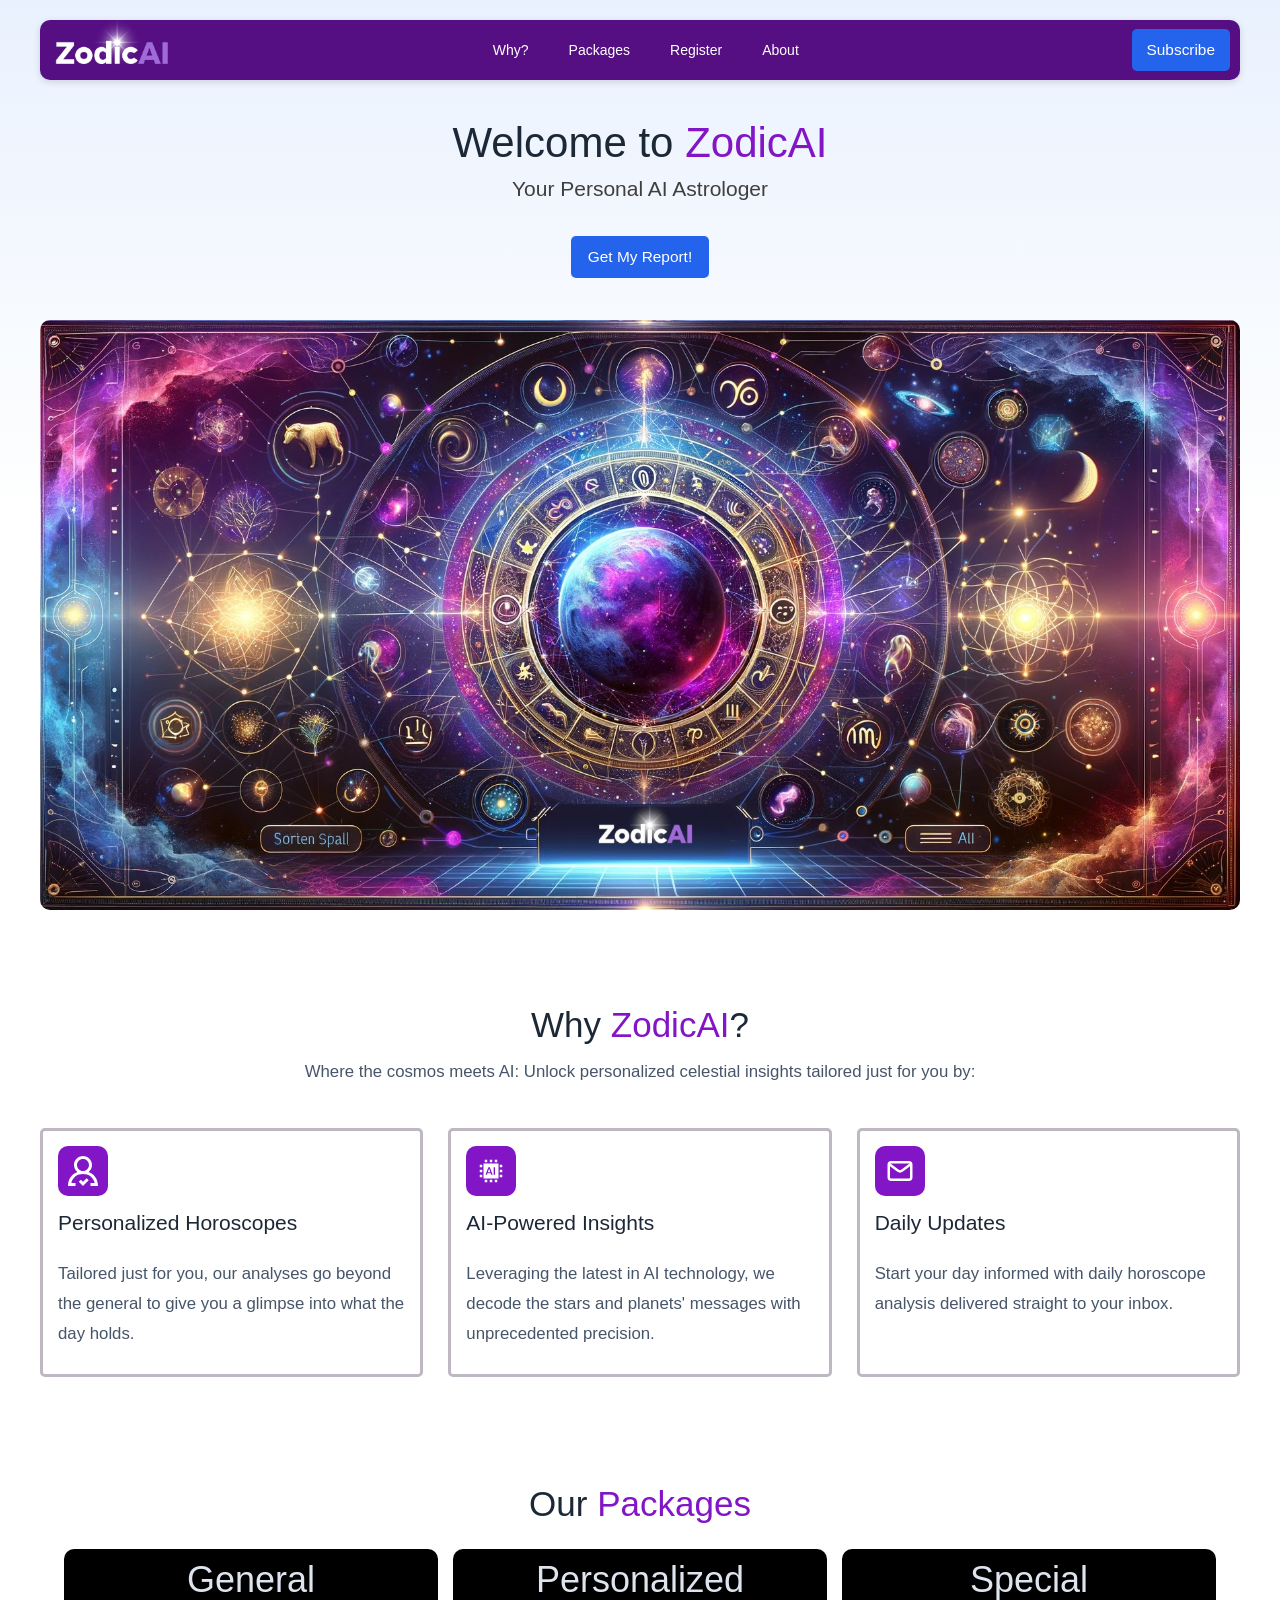
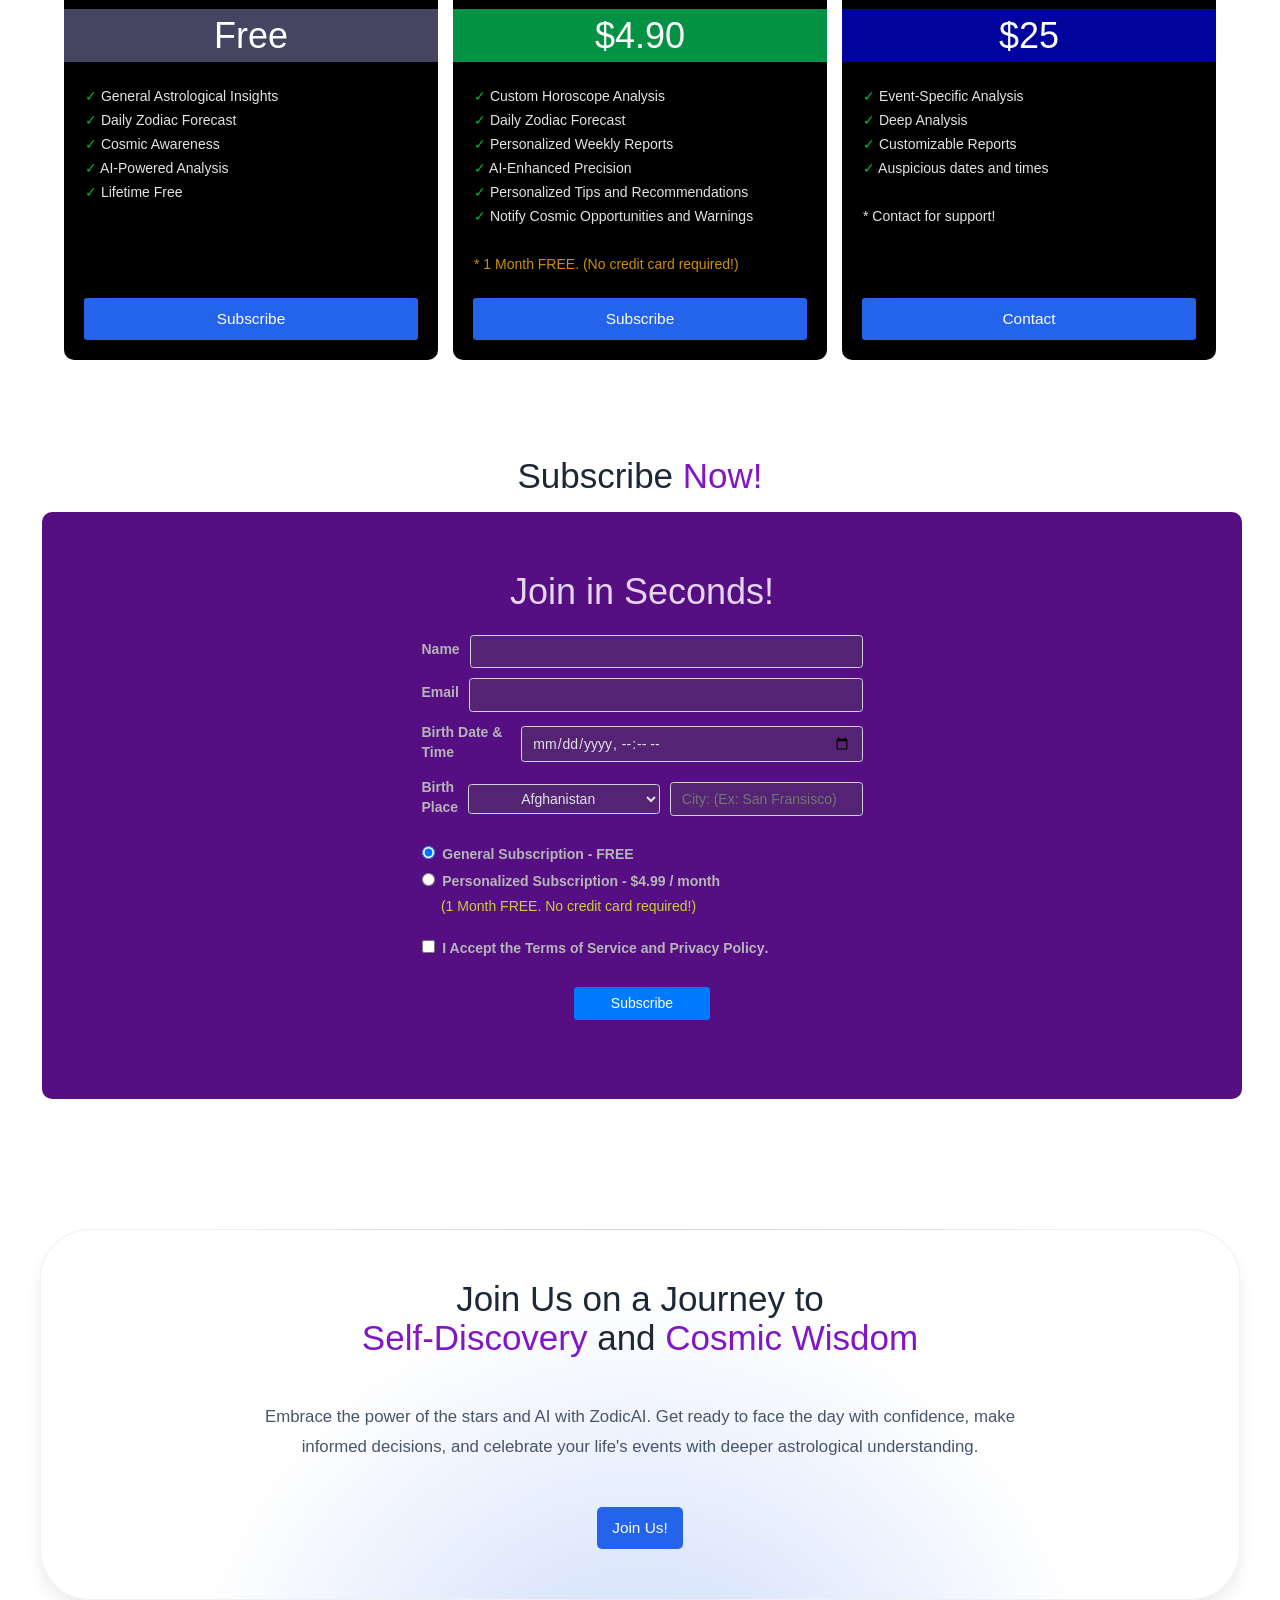
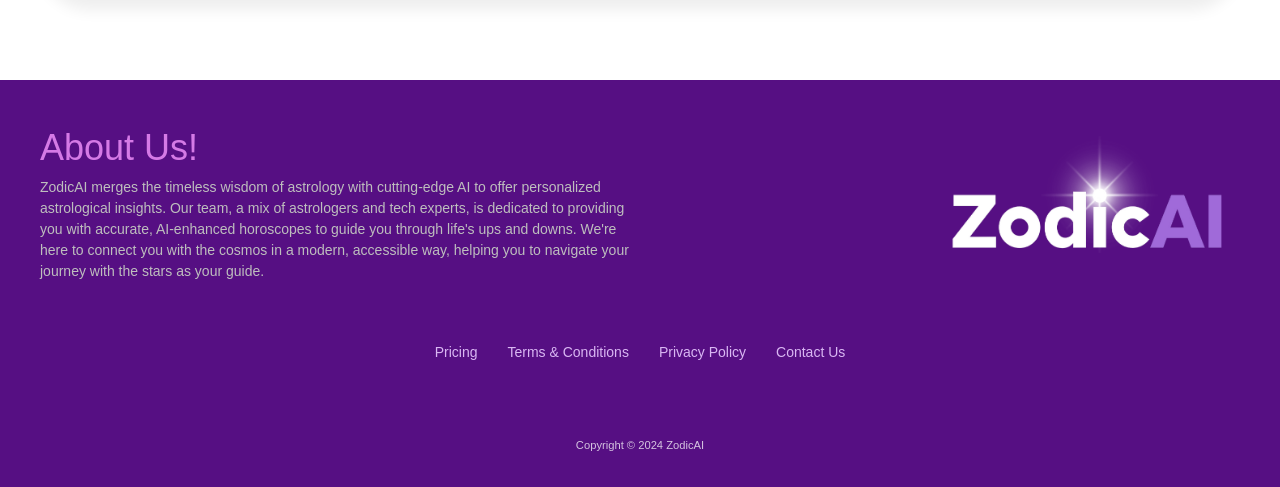
==== commit 1f70d98e: "Update error msgs" ====
--- a/index.html
+++ b/index.html
@@ -462,7 +462,8 @@
                         <div id="i8zr48@"><input type="radio" id="ibeytc@" name="packageType" value="G" checked/><label id="i6j533">&nbsp;&nbsp;General Subscription -
                                 FREE</label></div>
                         <div id="i4q5jf@"><input type="radio" id="iaywtg@" name="packageType" value="P"/><label id="ifppna">&nbsp;&nbsp;Personalized Subscription
-                                - $4.99 / month (FREE for 1 month)</label></div><br/>
+                                - $4.99 / month</label></div>
+                                <div style="color: rgb(204, 204, 63); display: inline;">&nbsp;&nbsp;&nbsp;&nbsp;&nbsp;(1 Month FREE. No credit card required!)</div><br/><br/>
                         <div id="iwn67f@"><input type="checkbox" id="ik4edg@"/><label id="ifppna">&nbsp;&nbsp;I Accept the <a
                                     href="./termsofservice.html" id="iuqdj3" class="gjs-link">Terms of Service</a> and
                                 <a href="./privacypolicy.html" id="ijbx7g" class="gjs-link">Privacy Policy</a>.</label>
@@ -479,7 +480,7 @@
 
                     <div class="alert alert-danger" style="display:none;">
                         <center>
-                            <strong>Error!</strong> Subscription failed. Please check the inputs and try again.
+                            <strong>Error!</strong> Subscription failed.<br/>Please check the inputs and try again.<br/><br/>If the problem continues, reach us at: info@zodicai.com
                         </center>
                     </div>
                 </div>
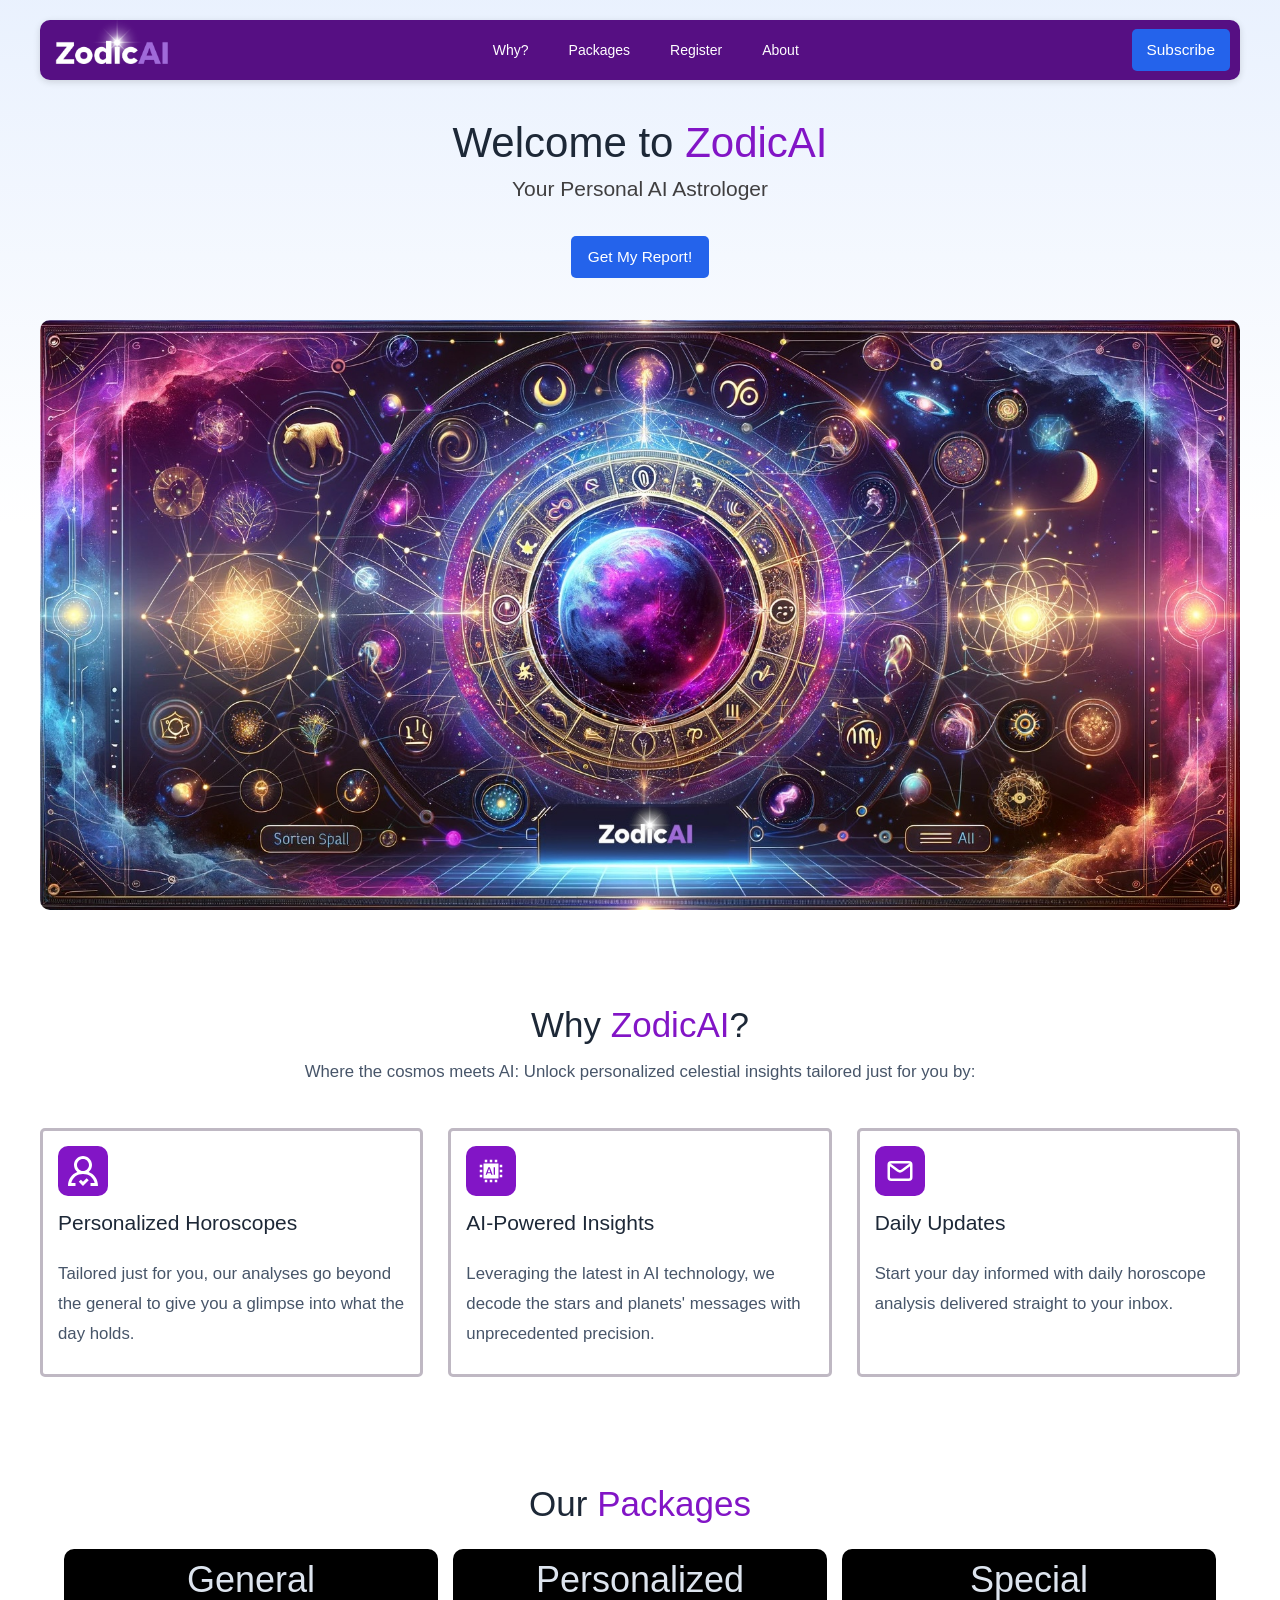
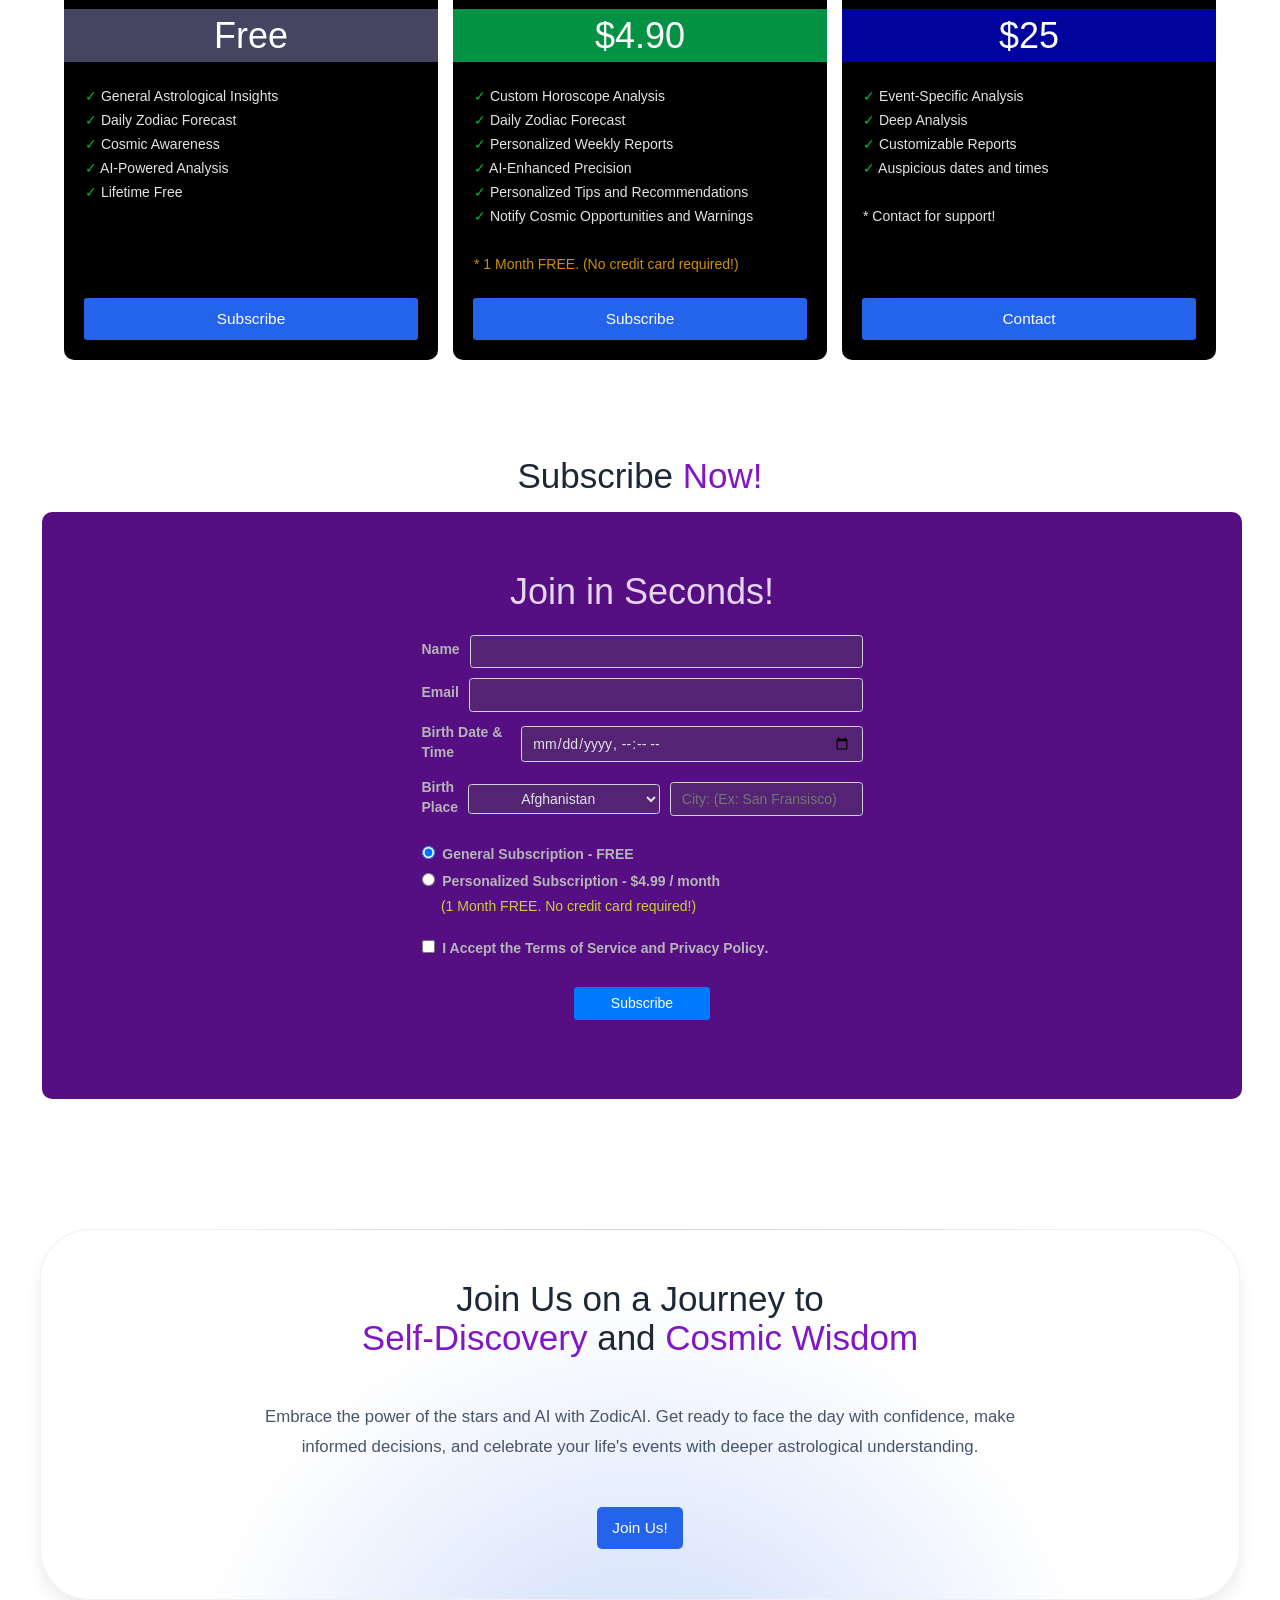
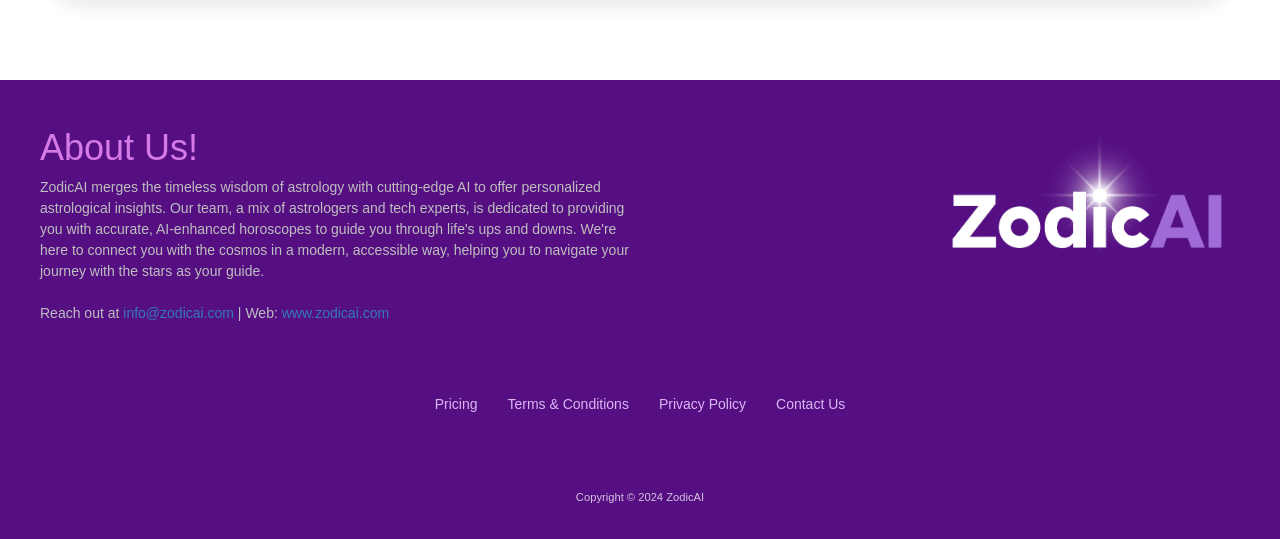
==== commit c7d3574b: "Update contact section" ====
--- a/index.html
+++ b/index.html
@@ -556,7 +556,7 @@
                         and tech experts, is dedicated to providing you with accurate,
                         AI-enhanced horoscopes to guide you through life's ups and downs. We're
                         here to connect you with the cosmos in a modern, accessible way, helping
-                        you to navigate your journey with the stars as your guide.</div>
+                        you to navigate your journey with the stars as your guide.<br/><br/><p>Reach out at <a href="mailto:info@zodicai.com">info@zodicai.com</a> | Web: <a href="http://www.zodicai.com">www.zodicai.com</a></p></div>
                 </div>
                 <div id="isuoqd" class="gjs-grid-column"><img id="iw3ngq" src="assets/zodicai_logo.png" /></div>
             </div>
